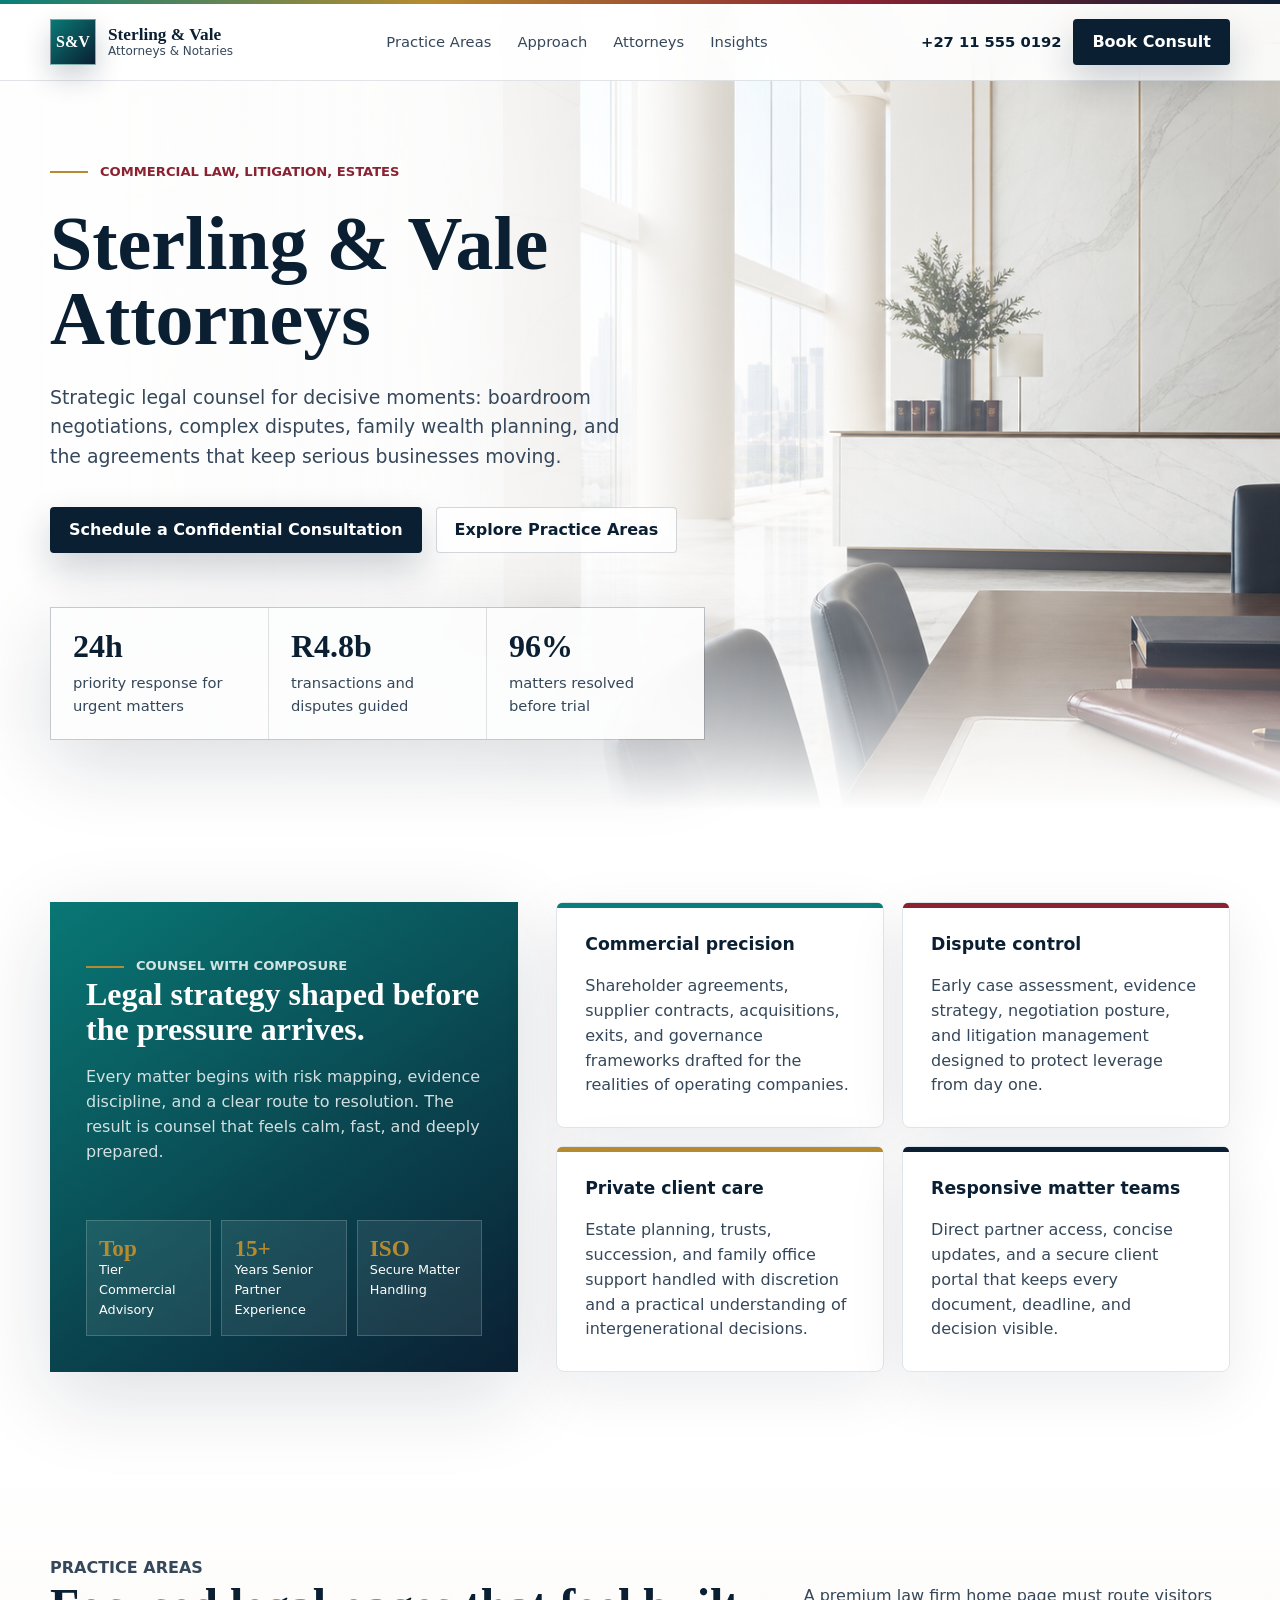
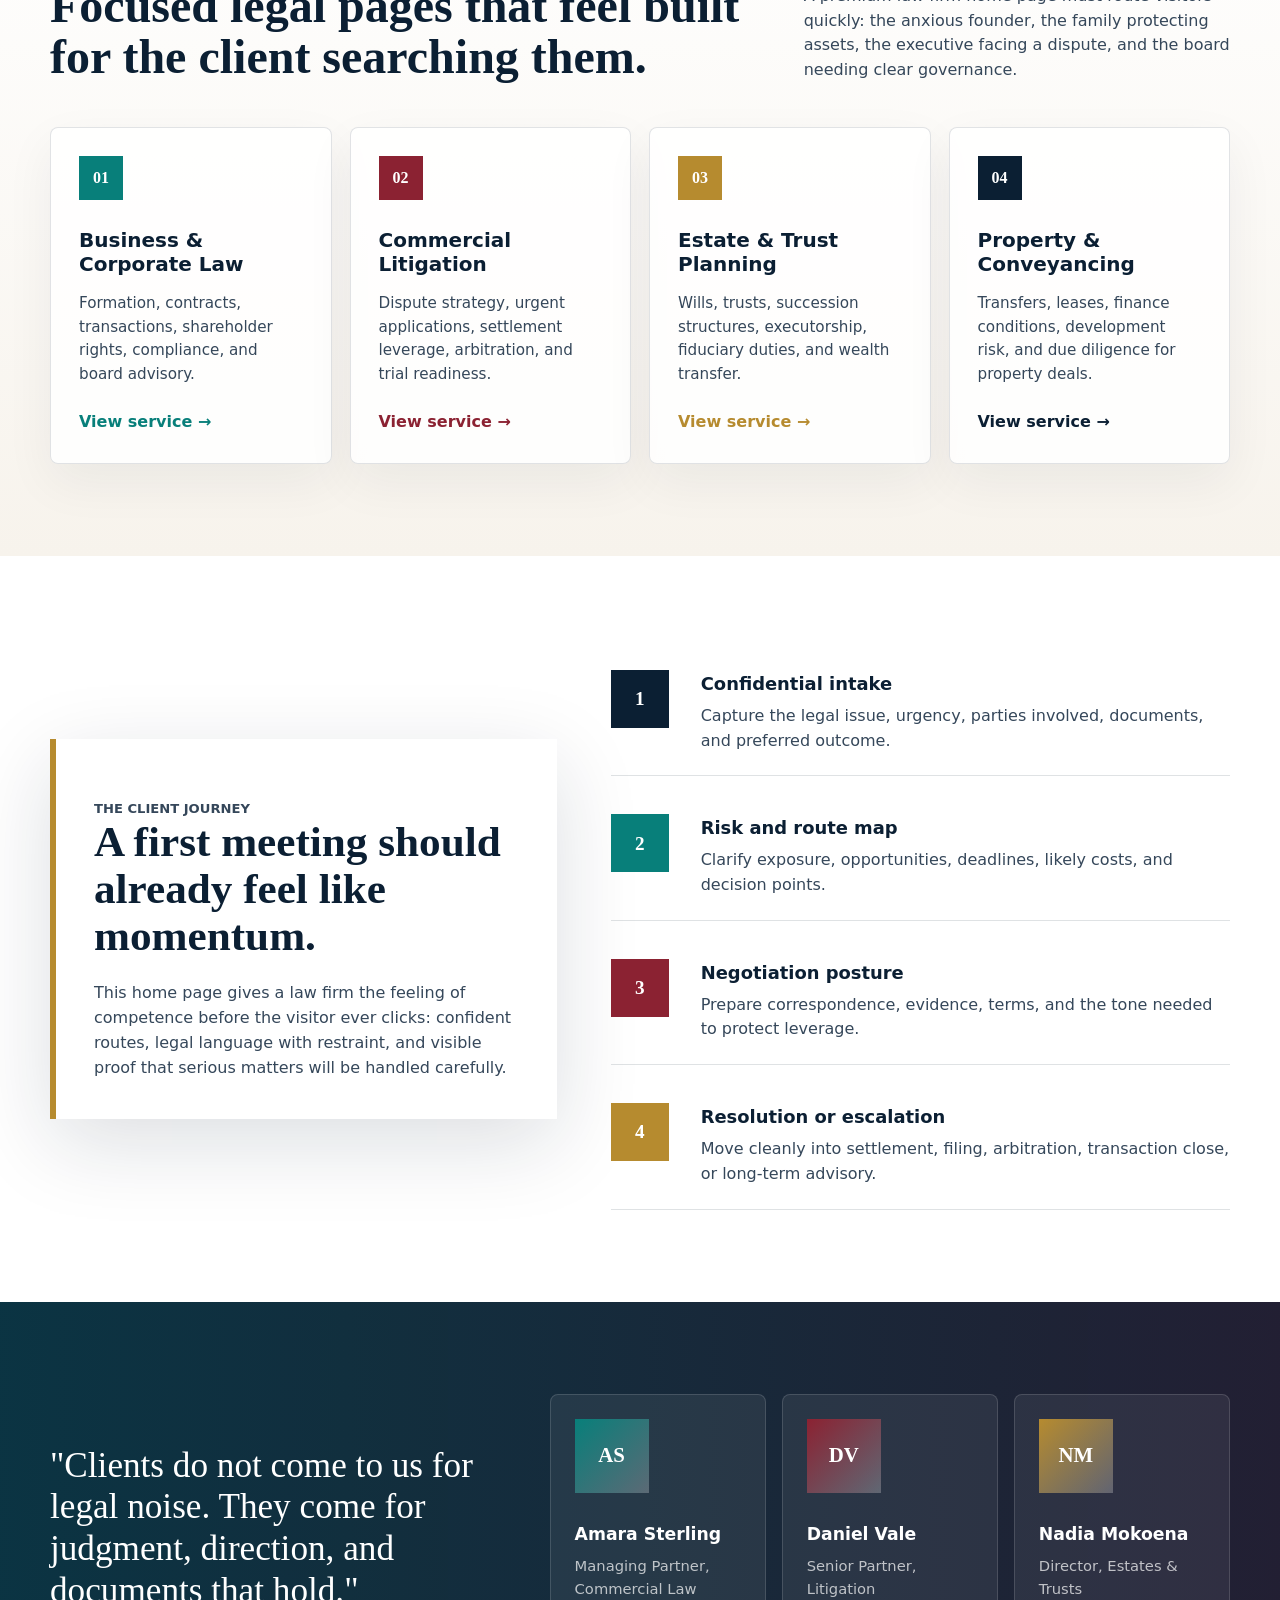
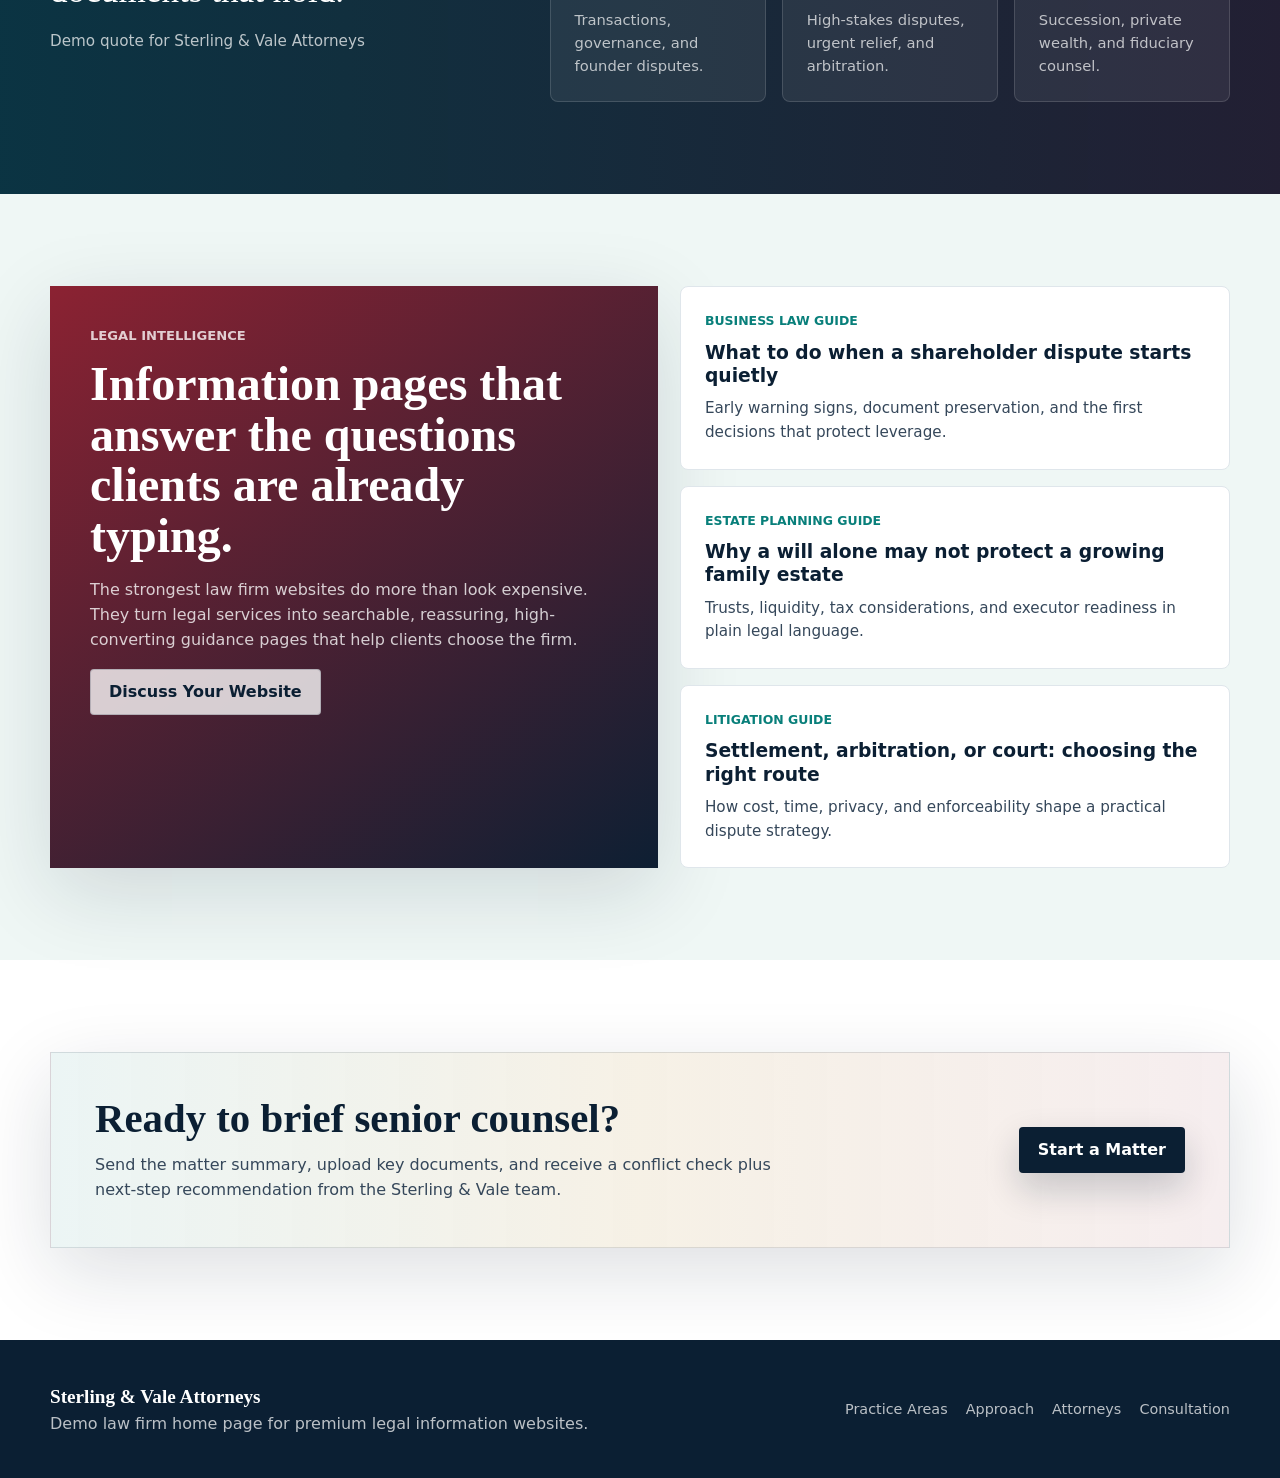
==== index.html @ 628bfc6d "Add files via upload" ====
<!DOCTYPE html>
<html lang="en">
<head>
  <meta charset="UTF-8" />
  <meta name="viewport" content="width=device-width, initial-scale=1.0" />
  <title>Sterling &amp; Vale Attorneys | Strategic Counsel</title>
  <style>
    :root {
      --ink: #0b1f33;
      --ink-soft: #35475a;
      --teal: #087f7a;
      --burgundy: #8b2232;
      --brass: #b68b2f;
      --mist: #eff7f5;
      --rose: #f8eef0;
      --paper: #ffffff;
      --warm: #f7f3ec;
      --line: #dfe6eb;
      --shadow: 0 24px 80px rgba(11, 31, 51, 0.14);
      --max: 1180px;
    }

    * {
      box-sizing: border-box;
    }

    html {
      scroll-behavior: smooth;
    }

    body {
      margin: 0;
      color: var(--ink);
      background: var(--paper);
      font-family: Inter, ui-sans-serif, system-ui, -apple-system, BlinkMacSystemFont, "Segoe UI", sans-serif;
      line-height: 1.55;
    }

    img {
      display: block;
      max-width: 100%;
    }

    a {
      color: inherit;
      text-decoration: none;
    }

    .skip-link {
      position: fixed;
      top: 12px;
      left: 12px;
      z-index: 50;
      padding: 10px 14px;
      color: var(--paper);
      background: var(--ink);
      transform: translateY(-140%);
    }

    .skip-link:focus {
      transform: translateY(0);
    }

    .site-header {
      position: fixed;
      top: 0;
      left: 0;
      right: 0;
      z-index: 20;
      border-bottom: 1px solid rgba(11, 31, 51, 0.12);
      background: rgba(255, 255, 255, 0.9);
      backdrop-filter: blur(18px);
    }

    .site-header::before {
      content: "";
      display: block;
      height: 4px;
      background: linear-gradient(90deg, var(--teal), var(--brass), var(--burgundy), var(--ink));
    }

    .nav {
      display: flex;
      align-items: center;
      justify-content: space-between;
      gap: 24px;
      width: min(var(--max), calc(100% - 40px));
      min-height: 76px;
      margin: 0 auto;
    }

    .brand {
      display: inline-flex;
      align-items: center;
      gap: 12px;
      min-width: 0;
    }

    .brand-mark {
      display: grid;
      place-items: center;
      width: 46px;
      height: 46px;
      color: var(--paper);
      background:
        linear-gradient(135deg, rgba(8, 127, 122, 0.94), rgba(11, 31, 51, 0.96)),
        var(--ink);
      border: 1px solid rgba(255, 255, 255, 0.5);
      box-shadow: 0 12px 28px rgba(11, 31, 51, 0.2);
      font-family: Georgia, "Times New Roman", serif;
      font-size: 1rem;
      font-weight: 700;
    }

    .brand-name {
      display: block;
      color: var(--ink);
      font-family: Georgia, "Times New Roman", serif;
      font-size: 1.08rem;
      font-weight: 700;
      line-height: 1.1;
      white-space: nowrap;
    }

    .brand-line {
      display: block;
      color: var(--ink-soft);
      font-size: 0.75rem;
      line-height: 1.2;
    }

    .nav-links {
      display: flex;
      align-items: center;
      justify-content: center;
      gap: 26px;
      color: var(--ink-soft);
      font-size: 0.92rem;
    }

    .nav-links a {
      position: relative;
      padding: 8px 0;
    }

    .nav-links a::after {
      content: "";
      position: absolute;
      left: 0;
      right: 0;
      bottom: 0;
      height: 2px;
      background: var(--teal);
      transform: scaleX(0);
      transform-origin: left;
      transition: transform 180ms ease;
    }

    .nav-links a:hover::after,
    .nav-links a:focus-visible::after {
      transform: scaleX(1);
    }

    .header-actions {
      display: flex;
      align-items: center;
      gap: 12px;
    }

    .phone {
      color: var(--ink);
      font-size: 0.92rem;
      font-weight: 700;
      white-space: nowrap;
    }

    .button {
      display: inline-flex;
      align-items: center;
      justify-content: center;
      gap: 10px;
      min-height: 46px;
      padding: 0 18px;
      border: 1px solid transparent;
      border-radius: 4px;
      font-weight: 800;
      line-height: 1;
      cursor: pointer;
      transition: transform 180ms ease, box-shadow 180ms ease, background 180ms ease, color 180ms ease;
    }

    .button:hover {
      transform: translateY(-2px);
    }

    .button-primary {
      color: var(--paper);
      background: var(--ink);
      box-shadow: 0 16px 36px rgba(11, 31, 51, 0.2);
    }

    .button-primary:hover {
      background: var(--teal);
      box-shadow: 0 18px 42px rgba(8, 127, 122, 0.24);
    }

    .button-secondary {
      color: var(--ink);
      background: rgba(255, 255, 255, 0.78);
      border-color: rgba(11, 31, 51, 0.18);
    }

    .button-secondary:hover {
      border-color: var(--brass);
      background: var(--paper);
      box-shadow: 0 14px 34px rgba(11, 31, 51, 0.12);
    }

    main {
      overflow: hidden;
    }

    .hero {
      position: relative;
      min-height: 88svh;
      padding: 156px 0 70px;
      background-image:
        linear-gradient(90deg, rgba(255, 255, 255, 0.98) 0%, rgba(255, 255, 255, 0.92) 34%, rgba(255, 255, 255, 0.42) 62%, rgba(255, 255, 255, 0.08) 100%),
        url("assets/law-firm-hero.png");
      background-position: center;
      background-size: cover;
      isolation: isolate;
    }

    .hero::after {
      content: "";
      position: absolute;
      inset: auto 0 0 0;
      height: 160px;
      background: linear-gradient(180deg, rgba(255, 255, 255, 0), var(--paper));
      z-index: -1;
    }

    .hero-inner {
      width: min(var(--max), calc(100% - 40px));
      margin: 0 auto;
    }

    .hero-copy {
      max-width: 655px;
    }

    .eyebrow {
      display: inline-flex;
      align-items: center;
      gap: 12px;
      margin: 0 0 24px;
      color: var(--burgundy);
      font-size: 0.82rem;
      font-weight: 900;
      text-transform: uppercase;
    }

    .eyebrow::before {
      content: "";
      width: 38px;
      height: 2px;
      background: var(--brass);
    }

    .hero h1 {
      margin: 0;
      color: var(--ink);
      font-family: Georgia, "Times New Roman", serif;
      font-size: 4.75rem;
      line-height: 0.98;
      font-weight: 700;
    }

    .hero-lede {
      max-width: 590px;
      margin: 28px 0 0;
      color: var(--ink-soft);
      font-size: 1.18rem;
    }

    .hero-actions {
      display: flex;
      flex-wrap: wrap;
      gap: 14px;
      margin-top: 36px;
    }

    .hero-metrics {
      display: grid;
      grid-template-columns: repeat(3, minmax(0, 1fr));
      gap: 1px;
      width: min(760px, 100%);
      margin-top: 54px;
      border: 1px solid rgba(11, 31, 51, 0.13);
      background: rgba(11, 31, 51, 0.12);
      box-shadow: var(--shadow);
    }

    .metric {
      min-height: 116px;
      padding: 22px;
      background: rgba(255, 255, 255, 0.92);
    }

    .metric strong {
      display: block;
      color: var(--ink);
      font-family: Georgia, "Times New Roman", serif;
      font-size: 2rem;
      line-height: 1;
    }

    .metric span {
      display: block;
      margin-top: 10px;
      color: var(--ink-soft);
      font-size: 0.92rem;
    }

    .section {
      padding: 92px 0;
    }

    .section-warm {
      background: linear-gradient(180deg, var(--paper), var(--warm));
    }

    .section-mist {
      background: var(--mist);
    }

    .section-ink {
      color: var(--paper);
      background:
        linear-gradient(90deg, rgba(8, 127, 122, 0.22), rgba(139, 34, 50, 0.18)),
        var(--ink);
    }

    .container {
      width: min(var(--max), calc(100% - 40px));
      margin: 0 auto;
    }

    .section-heading {
      display: grid;
      grid-template-columns: minmax(0, 0.9fr) minmax(280px, 0.55fr);
      gap: 56px;
      align-items: end;
      margin-bottom: 44px;
    }

    .section-label {
      margin: 0 0 12px;
      color: var(--teal);
      font-size: 0.82rem;
      font-weight: 900;
      text-transform: uppercase;
    }

    .section h2 {
      margin: 0;
      color: var(--ink);
      font-family: Georgia, "Times New Roman", serif;
      font-size: 3rem;
      line-height: 1.06;
      font-weight: 700;
    }

    .section-heading p {
      margin: 0;
      color: var(--ink-soft);
      font-size: 1rem;
    }

    .section-ink .section-label,
    .section-ink h2,
    .section-ink .section-heading p {
      color: var(--paper);
    }

    .credibility {
      display: grid;
      grid-template-columns: 0.82fr 1.18fr;
      gap: 38px;
      align-items: stretch;
    }

    .verdict-panel {
      display: flex;
      flex-direction: column;
      justify-content: space-between;
      min-height: 470px;
      padding: 36px;
      color: var(--paper);
      background:
        linear-gradient(145deg, rgba(8, 127, 122, 0.92), rgba(11, 31, 51, 0.98)),
        var(--ink);
      box-shadow: var(--shadow);
    }

    .verdict-panel h3 {
      margin: 0;
      font-family: Georgia, "Times New Roman", serif;
      font-size: 2rem;
      line-height: 1.1;
    }

    .verdict-panel p {
      margin: 18px 0 0;
      color: rgba(255, 255, 255, 0.82);
    }

    .seal-row {
      display: grid;
      grid-template-columns: repeat(3, 1fr);
      gap: 10px;
      margin-top: 34px;
    }

    .seal {
      min-height: 86px;
      padding: 16px 12px;
      border: 1px solid rgba(255, 255, 255, 0.18);
      background: rgba(255, 255, 255, 0.08);
      font-size: 0.8rem;
    }

    .seal strong {
      display: block;
      color: var(--brass);
      font-family: Georgia, "Times New Roman", serif;
      font-size: 1.45rem;
      line-height: 1;
    }

    .proof-grid {
      display: grid;
      grid-template-columns: repeat(2, minmax(0, 1fr));
      gap: 18px;
    }

    .proof-card {
      position: relative;
      min-height: 226px;
      padding: 28px;
      border: 1px solid var(--line);
      border-radius: 8px;
      background: var(--paper);
      box-shadow: 0 18px 60px rgba(11, 31, 51, 0.08);
    }

    .proof-card::before {
      content: "";
      position: absolute;
      top: 0;
      left: 0;
      width: 100%;
      height: 5px;
      border-radius: 8px 8px 0 0;
      background: var(--accent, var(--teal));
    }

    .proof-card h3 {
      margin: 0;
      color: var(--ink);
      font-size: 1.08rem;
    }

    .proof-card p {
      margin: 16px 0 0;
      color: var(--ink-soft);
    }

    .practice-grid {
      display: grid;
      grid-template-columns: repeat(4, minmax(0, 1fr));
      gap: 18px;
    }

    .practice-card {
      min-height: 320px;
      padding: 28px;
      border: 1px solid rgba(11, 31, 51, 0.12);
      border-radius: 8px;
      background: rgba(255, 255, 255, 0.84);
      box-shadow: 0 18px 50px rgba(11, 31, 51, 0.06);
      transition: transform 180ms ease, box-shadow 180ms ease, border-color 180ms ease;
    }

    .practice-card:hover {
      transform: translateY(-6px);
      border-color: rgba(8, 127, 122, 0.42);
      box-shadow: 0 26px 70px rgba(11, 31, 51, 0.12);
    }

    .practice-number {
      display: grid;
      place-items: center;
      width: 44px;
      height: 44px;
      margin-bottom: 28px;
      color: var(--paper);
      background: var(--accent, var(--teal));
      font-family: Georgia, "Times New Roman", serif;
      font-weight: 700;
    }

    .practice-card h3 {
      margin: 0;
      color: var(--ink);
      font-size: 1.25rem;
      line-height: 1.2;
    }

    .practice-card p {
      margin: 16px 0 0;
      color: var(--ink-soft);
      font-size: 0.95rem;
    }

    .practice-card a {
      display: inline-flex;
      align-items: center;
      gap: 8px;
      margin-top: 24px;
      color: var(--accent, var(--teal));
      font-weight: 800;
    }

    .approach {
      display: grid;
      grid-template-columns: 0.9fr 1.1fr;
      gap: 54px;
      align-items: center;
    }

    .brief-block {
      padding: 38px;
      border-left: 6px solid var(--brass);
      background: var(--paper);
      box-shadow: var(--shadow);
    }

    .brief-block h2 {
      margin: 0;
      font-family: Georgia, "Times New Roman", serif;
      font-size: 2.7rem;
      line-height: 1.08;
    }

    .brief-block p {
      margin: 22px 0 0;
      color: var(--ink-soft);
    }

    .timeline {
      display: grid;
      gap: 16px;
    }

    .timeline-item {
      display: grid;
      grid-template-columns: 72px minmax(0, 1fr);
      gap: 18px;
      align-items: start;
      padding: 22px 0;
      border-bottom: 1px solid rgba(11, 31, 51, 0.13);
    }

    .timeline-step {
      display: grid;
      place-items: center;
      width: 58px;
      height: 58px;
      color: var(--paper);
      background: var(--ink);
      font-family: Georgia, "Times New Roman", serif;
      font-size: 1.2rem;
      font-weight: 700;
    }

    .timeline-item:nth-child(2) .timeline-step {
      background: var(--teal);
    }

    .timeline-item:nth-child(3) .timeline-step {
      background: var(--burgundy);
    }

    .timeline-item:nth-child(4) .timeline-step {
      background: var(--brass);
    }

    .timeline-item h3 {
      margin: 0;
      color: var(--ink);
      font-size: 1.12rem;
    }

    .timeline-item p {
      margin: 6px 0 0;
      color: var(--ink-soft);
    }

    .attorney-strip {
      display: grid;
      grid-template-columns: 0.8fr 1.2fr;
      gap: 46px;
      align-items: center;
    }

    .quote {
      margin: 0;
      font-family: Georgia, "Times New Roman", serif;
      font-size: 2.2rem;
      line-height: 1.18;
    }

    .quote cite {
      display: block;
      margin-top: 22px;
      color: rgba(255, 255, 255, 0.72);
      font-family: Inter, ui-sans-serif, system-ui, sans-serif;
      font-size: 0.95rem;
      font-style: normal;
    }

    .attorney-list {
      display: grid;
      grid-template-columns: repeat(3, minmax(0, 1fr));
      gap: 16px;
    }

    .attorney {
      min-height: 250px;
      padding: 24px;
      border: 1px solid rgba(255, 255, 255, 0.14);
      border-radius: 8px;
      background: rgba(255, 255, 255, 0.07);
    }

    .portrait {
      display: grid;
      place-items: center;
      width: 74px;
      height: 74px;
      margin-bottom: 28px;
      color: var(--paper);
      background:
        linear-gradient(135deg, var(--accent, var(--teal)), rgba(255, 255, 255, 0.16)),
        rgba(255, 255, 255, 0.1);
      font-family: Georgia, "Times New Roman", serif;
      font-size: 1.3rem;
      font-weight: 700;
    }

    .attorney h3 {
      margin: 0;
      color: var(--paper);
      font-size: 1.08rem;
    }

    .attorney p {
      margin: 8px 0 0;
      color: rgba(255, 255, 255, 0.7);
      font-size: 0.92rem;
    }

    .insight-grid {
      display: grid;
      grid-template-columns: 1.05fr 0.95fr;
      gap: 22px;
    }

    .feature-insight {
      min-height: 420px;
      padding: 40px;
      color: var(--paper);
      background:
        linear-gradient(145deg, rgba(139, 34, 50, 0.92), rgba(11, 31, 51, 0.98)),
        var(--burgundy);
      box-shadow: var(--shadow);
    }

    .feature-insight h2 {
      color: var(--paper);
      max-width: 650px;
    }

    .feature-insight p {
      max-width: 620px;
      color: rgba(255, 255, 255, 0.78);
    }

    .insight-list {
      display: grid;
      gap: 16px;
    }

    .insight {
      padding: 24px;
      border: 1px solid var(--line);
      border-radius: 8px;
      background: var(--paper);
    }

    .insight time {
      display: block;
      color: var(--teal);
      font-size: 0.78rem;
      font-weight: 900;
      text-transform: uppercase;
    }

    .insight h3 {
      margin: 10px 0 0;
      color: var(--ink);
      line-height: 1.25;
    }

    .insight p {
      margin: 10px 0 0;
      color: var(--ink-soft);
      font-size: 0.95rem;
    }

    .cta-band {
      display: grid;
      grid-template-columns: minmax(0, 1fr) auto;
      gap: 28px;
      align-items: center;
      padding: 44px;
      border: 1px solid rgba(11, 31, 51, 0.12);
      background:
        linear-gradient(90deg, rgba(8, 127, 122, 0.08), rgba(182, 139, 47, 0.12), rgba(139, 34, 50, 0.08)),
        var(--paper);
      box-shadow: var(--shadow);
    }

    .cta-band h2 {
      margin: 0;
      color: var(--ink);
      font-family: Georgia, "Times New Roman", serif;
      font-size: 2.55rem;
      line-height: 1.08;
    }

    .cta-band p {
      margin: 12px 0 0;
      max-width: 680px;
      color: var(--ink-soft);
    }

    .site-footer {
      padding: 42px 0;
      color: rgba(255, 255, 255, 0.72);
      background: var(--ink);
    }

    .footer-inner {
      display: grid;
      grid-template-columns: 1fr auto;
      gap: 24px;
      align-items: center;
      width: min(var(--max), calc(100% - 40px));
      margin: 0 auto;
    }

    .footer-inner strong {
      display: block;
      color: var(--paper);
      font-family: Georgia, "Times New Roman", serif;
      font-size: 1.2rem;
    }

    .footer-links {
      display: flex;
      flex-wrap: wrap;
      gap: 18px;
      font-size: 0.9rem;
    }

    @media (max-width: 1040px) {
      .nav-links {
        display: none;
      }

      .hero h1 {
        font-size: 3.55rem;
      }

      .section h2 {
        font-size: 2.35rem;
      }

      .credibility,
      .approach,
      .attorney-strip,
      .insight-grid {
        grid-template-columns: 1fr;
      }

      .practice-grid {
        grid-template-columns: repeat(2, minmax(0, 1fr));
      }
    }

    @media (max-width: 720px) {
      .nav {
        width: min(var(--max), calc(100% - 28px));
        min-height: 68px;
      }

      .brand-line,
      .phone {
        display: none;
      }

      .button {
        min-height: 42px;
        padding: 0 14px;
        font-size: 0.9rem;
      }

      .hero {
        min-height: 78svh;
        padding: 118px 0 28px;
        background-image:
          linear-gradient(180deg, rgba(255, 255, 255, 0.98) 0%, rgba(255, 255, 255, 0.88) 54%, rgba(255, 255, 255, 0.52) 100%),
          url("assets/law-firm-hero.png");
        background-position: 64% center;
      }

      .hero-inner,
      .container,
      .footer-inner {
        width: calc(100% - 28px);
      }

      .hero h1 {
        font-size: 2.55rem;
      }

      .hero-lede {
        font-size: 1.02rem;
        margin-top: 20px;
      }

      .hero-actions,
      .header-actions {
        gap: 8px;
      }

      .hero-actions {
        margin-top: 24px;
      }

      .hero-metrics {
        grid-template-columns: repeat(3, minmax(0, 1fr));
        margin-top: 28px;
      }

      .section-heading,
      .proof-grid,
      .practice-grid,
      .attorney-list,
      .cta-band,
      .footer-inner {
        grid-template-columns: 1fr;
      }

      .metric {
        min-height: 96px;
        padding: 14px 10px;
      }

      .metric strong {
        font-size: 1.55rem;
      }

      .metric span {
        margin-top: 8px;
        font-size: 0.72rem;
        line-height: 1.25;
      }

      .section {
        padding: 68px 0;
      }

      .section h2,
      .brief-block h2,
      .cta-band h2 {
        font-size: 2rem;
      }

      .section-heading {
        gap: 18px;
        margin-bottom: 30px;
      }

      .credibility,
      .approach,
      .attorney-strip,
      .insight-grid {
        gap: 28px;
      }

      .verdict-panel,
      .brief-block,
      .feature-insight,
      .cta-band {
        padding: 26px;
      }

      .seal-row {
        grid-template-columns: 1fr;
      }

      .timeline-item {
        grid-template-columns: 56px minmax(0, 1fr);
      }

      .timeline-step {
        width: 48px;
        height: 48px;
      }

      .quote {
        font-size: 1.75rem;
      }
    }
  </style>
</head>
<body>
  <a class="skip-link" href="#main">Skip to content</a>

  <header class="site-header" aria-label="Primary">
    <nav class="nav">
      <a class="brand" href="#" aria-label="Sterling and Vale Attorneys home">
        <span class="brand-mark">S&amp;V</span>
        <span>
          <span class="brand-name">Sterling &amp; Vale</span>
          <span class="brand-line">Attorneys &amp; Notaries</span>
        </span>
      </a>
      <div class="nav-links" aria-label="Main navigation">
        <a href="#practice">Practice Areas</a>
        <a href="#approach">Approach</a>
        <a href="#attorneys">Attorneys</a>
        <a href="#insights">Insights</a>
      </div>
      <div class="header-actions">
        <a class="phone" href="tel:+27115550192">+27 11 555 0192</a>
        <a class="button button-primary" href="#consult">Book Consult</a>
      </div>
    </nav>
  </header>

  <main id="main">
    <section class="hero" aria-label="Sterling and Vale home page hero">
      <div class="hero-inner">
        <div class="hero-copy">
          <p class="eyebrow">Commercial law, litigation, estates</p>
          <h1>Sterling &amp; Vale Attorneys</h1>
          <p class="hero-lede">
            Strategic legal counsel for decisive moments: boardroom negotiations, complex disputes,
            family wealth planning, and the agreements that keep serious businesses moving.
          </p>
          <div class="hero-actions">
            <a class="button button-primary" href="#consult">Schedule a Confidential Consultation</a>
            <a class="button button-secondary" href="#practice">Explore Practice Areas</a>
          </div>
          <div class="hero-metrics" aria-label="Firm highlights">
            <div class="metric">
              <strong>24h</strong>
              <span>priority response for urgent matters</span>
            </div>
            <div class="metric">
              <strong>R4.8b</strong>
              <span>transactions and disputes guided</span>
            </div>
            <div class="metric">
              <strong>96%</strong>
              <span>matters resolved before trial</span>
            </div>
          </div>
        </div>
      </div>
    </section>

    <section class="section" aria-label="Firm credibility">
      <div class="container credibility">
        <div class="verdict-panel">
          <div>
            <p class="eyebrow">Counsel with composure</p>
            <h3>Legal strategy shaped before the pressure arrives.</h3>
            <p>
              Every matter begins with risk mapping, evidence discipline, and a clear route to resolution.
              The result is counsel that feels calm, fast, and deeply prepared.
            </p>
          </div>
          <div class="seal-row" aria-label="Recognition highlights">
            <div class="seal"><strong>Top</strong>Tier Commercial Advisory</div>
            <div class="seal"><strong>15+</strong>Years Senior Partner Experience</div>
            <div class="seal"><strong>ISO</strong>Secure Matter Handling</div>
          </div>
        </div>

        <div class="proof-grid">
          <article class="proof-card" style="--accent: var(--teal)">
            <h3>Commercial precision</h3>
            <p>
              Shareholder agreements, supplier contracts, acquisitions, exits, and governance frameworks
              drafted for the realities of operating companies.
            </p>
          </article>
          <article class="proof-card" style="--accent: var(--burgundy)">
            <h3>Dispute control</h3>
            <p>
              Early case assessment, evidence strategy, negotiation posture, and litigation management
              designed to protect leverage from day one.
            </p>
          </article>
          <article class="proof-card" style="--accent: var(--brass)">
            <h3>Private client care</h3>
            <p>
              Estate planning, trusts, succession, and family office support handled with discretion and
              a practical understanding of intergenerational decisions.
            </p>
          </article>
          <article class="proof-card" style="--accent: var(--ink)">
            <h3>Responsive matter teams</h3>
            <p>
              Direct partner access, concise updates, and a secure client portal that keeps every document,
              deadline, and decision visible.
            </p>
          </article>
        </div>
      </div>
    </section>

    <section class="section section-warm" id="practice" aria-label="Practice areas">
      <div class="container">
        <div class="section-heading">
          <div>
            <p class="section-label">Practice areas</p>
            <h2>Focused legal pages that feel built for the client searching them.</h2>
          </div>
          <p>
            A premium law firm home page must route visitors quickly: the anxious founder, the family
            protecting assets, the executive facing a dispute, and the board needing clear governance.
          </p>
        </div>

        <div class="practice-grid">
          <article class="practice-card" style="--accent: var(--teal)">
            <div class="practice-number">01</div>
            <h3>Business &amp; Corporate Law</h3>
            <p>Formation, contracts, transactions, shareholder rights, compliance, and board advisory.</p>
            <a href="#">View service &rarr;</a>
          </article>
          <article class="practice-card" style="--accent: var(--burgundy)">
            <div class="practice-number">02</div>
            <h3>Commercial Litigation</h3>
            <p>Dispute strategy, urgent applications, settlement leverage, arbitration, and trial readiness.</p>
            <a href="#">View service &rarr;</a>
          </article>
          <article class="practice-card" style="--accent: var(--brass)">
            <div class="practice-number">03</div>
            <h3>Estate &amp; Trust Planning</h3>
            <p>Wills, trusts, succession structures, executorship, fiduciary duties, and wealth transfer.</p>
            <a href="#">View service &rarr;</a>
          </article>
          <article class="practice-card" style="--accent: var(--ink)">
            <div class="practice-number">04</div>
            <h3>Property &amp; Conveyancing</h3>
            <p>Transfers, leases, finance conditions, development risk, and due diligence for property deals.</p>
            <a href="#">View service &rarr;</a>
          </article>
        </div>
      </div>
    </section>

    <section class="section" id="approach" aria-label="Client approach">
      <div class="container approach">
        <div class="brief-block">
          <p class="section-label">The client journey</p>
          <h2>A first meeting should already feel like momentum.</h2>
          <p>
            This home page gives a law firm the feeling of competence before the visitor ever clicks:
            confident routes, legal language with restraint, and visible proof that serious matters will
            be handled carefully.
          </p>
        </div>

        <div class="timeline">
          <div class="timeline-item">
            <div class="timeline-step">1</div>
            <div>
              <h3>Confidential intake</h3>
              <p>Capture the legal issue, urgency, parties involved, documents, and preferred outcome.</p>
            </div>
          </div>
          <div class="timeline-item">
            <div class="timeline-step">2</div>
            <div>
              <h3>Risk and route map</h3>
              <p>Clarify exposure, opportunities, deadlines, likely costs, and decision points.</p>
            </div>
          </div>
          <div class="timeline-item">
            <div class="timeline-step">3</div>
            <div>
              <h3>Negotiation posture</h3>
              <p>Prepare correspondence, evidence, terms, and the tone needed to protect leverage.</p>
            </div>
          </div>
          <div class="timeline-item">
            <div class="timeline-step">4</div>
            <div>
              <h3>Resolution or escalation</h3>
              <p>Move cleanly into settlement, filing, arbitration, transaction close, or long-term advisory.</p>
            </div>
          </div>
        </div>
      </div>
    </section>

    <section class="section section-ink" id="attorneys" aria-label="Attorneys">
      <div class="container attorney-strip">
        <blockquote class="quote">
          "Clients do not come to us for legal noise. They come for judgment, direction, and documents that hold."
          <cite>Demo quote for Sterling &amp; Vale Attorneys</cite>
        </blockquote>

        <div class="attorney-list">
          <article class="attorney" style="--accent: var(--teal)">
            <div class="portrait">AS</div>
            <h3>Amara Sterling</h3>
            <p>Managing Partner, Commercial Law</p>
            <p>Transactions, governance, and founder disputes.</p>
          </article>
          <article class="attorney" style="--accent: var(--burgundy)">
            <div class="portrait">DV</div>
            <h3>Daniel Vale</h3>
            <p>Senior Partner, Litigation</p>
            <p>High-stakes disputes, urgent relief, and arbitration.</p>
          </article>
          <article class="attorney" style="--accent: var(--brass)">
            <div class="portrait">NM</div>
            <h3>Nadia Mokoena</h3>
            <p>Director, Estates &amp; Trusts</p>
            <p>Succession, private wealth, and fiduciary counsel.</p>
          </article>
        </div>
      </div>
    </section>

    <section class="section section-mist" id="insights" aria-label="Legal insights">
      <div class="container insight-grid">
        <article class="feature-insight">
          <p class="section-label">Legal intelligence</p>
          <h2>Information pages that answer the questions clients are already typing.</h2>
          <p>
            The strongest law firm websites do more than look expensive. They turn legal services into
            searchable, reassuring, high-converting guidance pages that help clients choose the firm.
          </p>
          <a class="button button-secondary" href="#consult">Discuss Your Website</a>
        </article>

        <div class="insight-list">
          <article class="insight">
            <time datetime="2026-06-07">Business Law Guide</time>
            <h3>What to do when a shareholder dispute starts quietly</h3>
            <p>Early warning signs, document preservation, and the first decisions that protect leverage.</p>
          </article>
          <article class="insight">
            <time datetime="2026-06-07">Estate Planning Guide</time>
            <h3>Why a will alone may not protect a growing family estate</h3>
            <p>Trusts, liquidity, tax considerations, and executor readiness in plain legal language.</p>
          </article>
          <article class="insight">
            <time datetime="2026-06-07">Litigation Guide</time>
            <h3>Settlement, arbitration, or court: choosing the right route</h3>
            <p>How cost, time, privacy, and enforceability shape a practical dispute strategy.</p>
          </article>
        </div>
      </div>
    </section>

    <section class="section" id="consult" aria-label="Consultation call to action">
      <div class="container">
        <div class="cta-band">
          <div>
            <h2>Ready to brief senior counsel?</h2>
            <p>
              Send the matter summary, upload key documents, and receive a conflict check plus next-step
              recommendation from the Sterling &amp; Vale team.
            </p>
          </div>
          <a class="button button-primary" href="mailto:briefing@sterlingvale.example">Start a Matter</a>
        </div>
      </div>
    </section>
  </main>

  <footer class="site-footer">
    <div class="footer-inner">
      <div>
        <strong>Sterling &amp; Vale Attorneys</strong>
        <span>Demo law firm home page for premium legal information websites.</span>
      </div>
      <div class="footer-links" aria-label="Footer links">
        <a href="#practice">Practice Areas</a>
        <a href="#approach">Approach</a>
        <a href="#attorneys">Attorneys</a>
        <a href="#consult">Consultation</a>
      </div>
    </div>
  </footer>
</body>
</html>
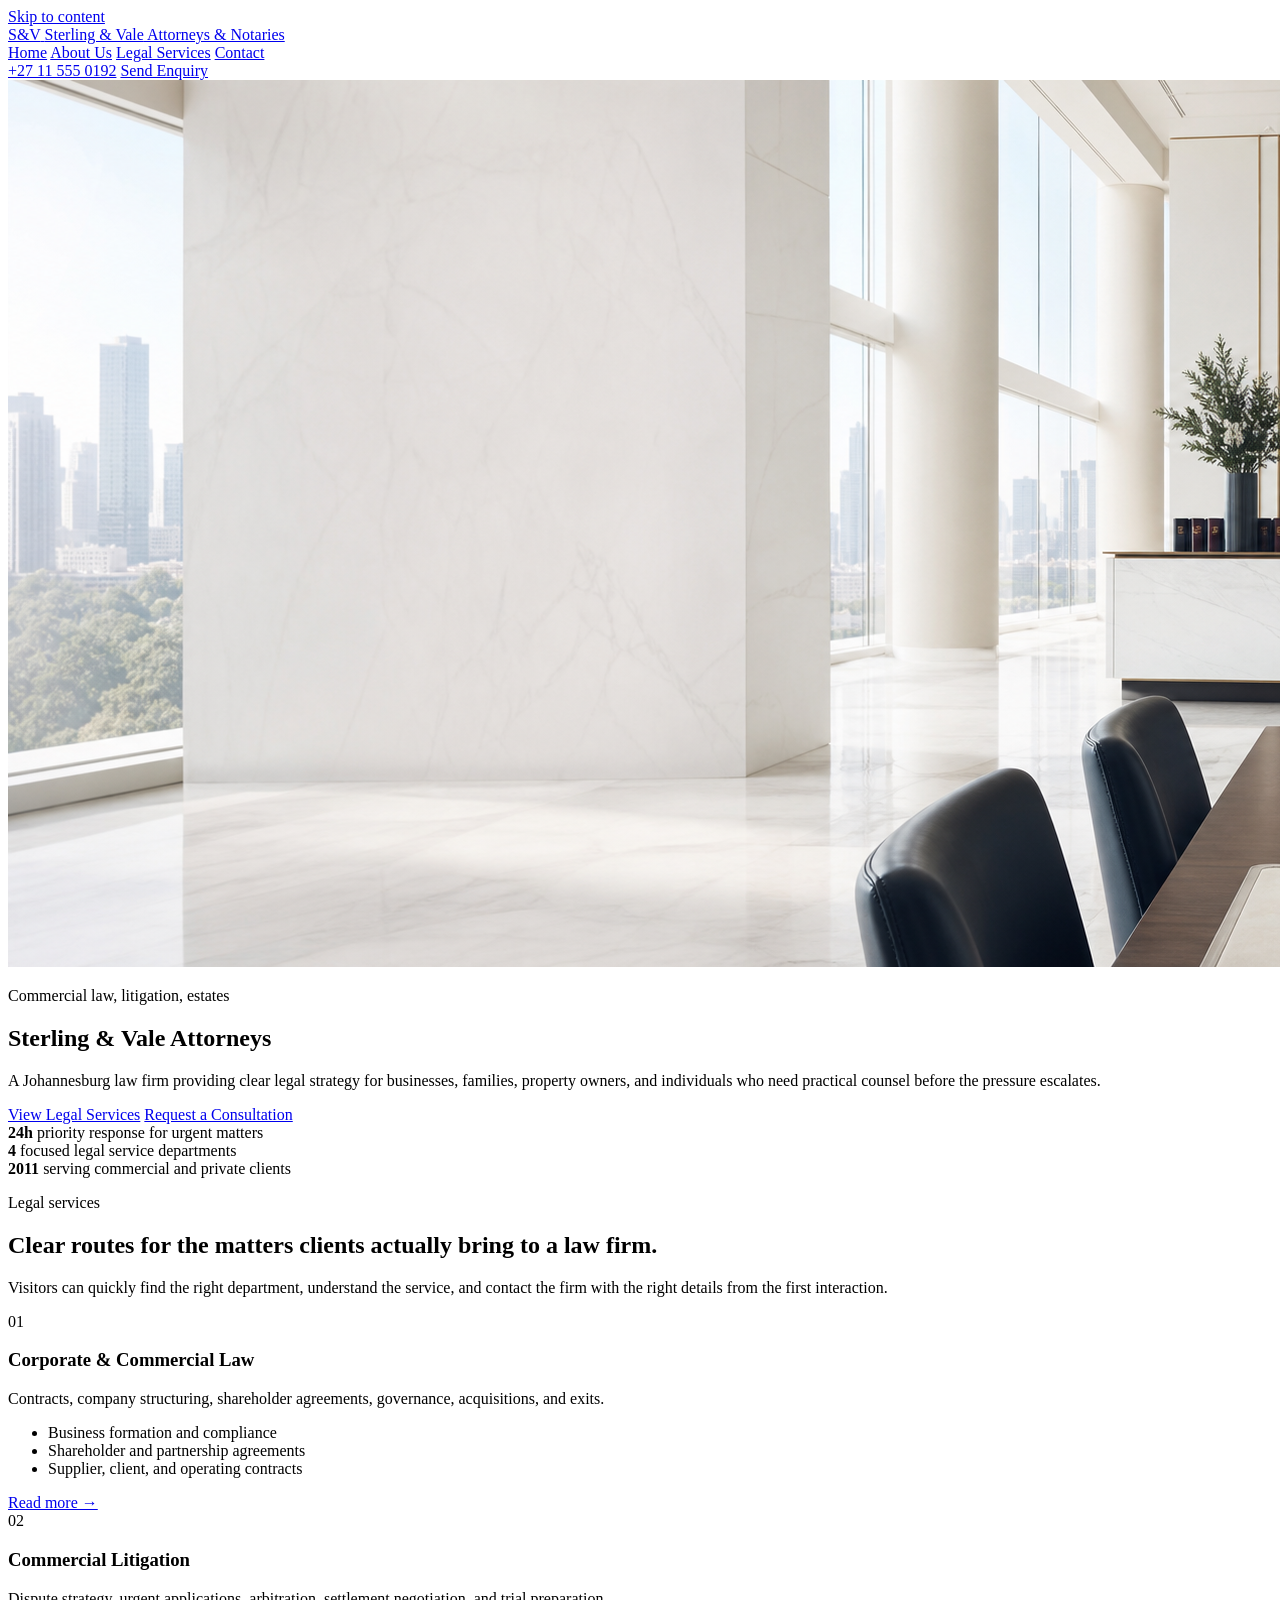
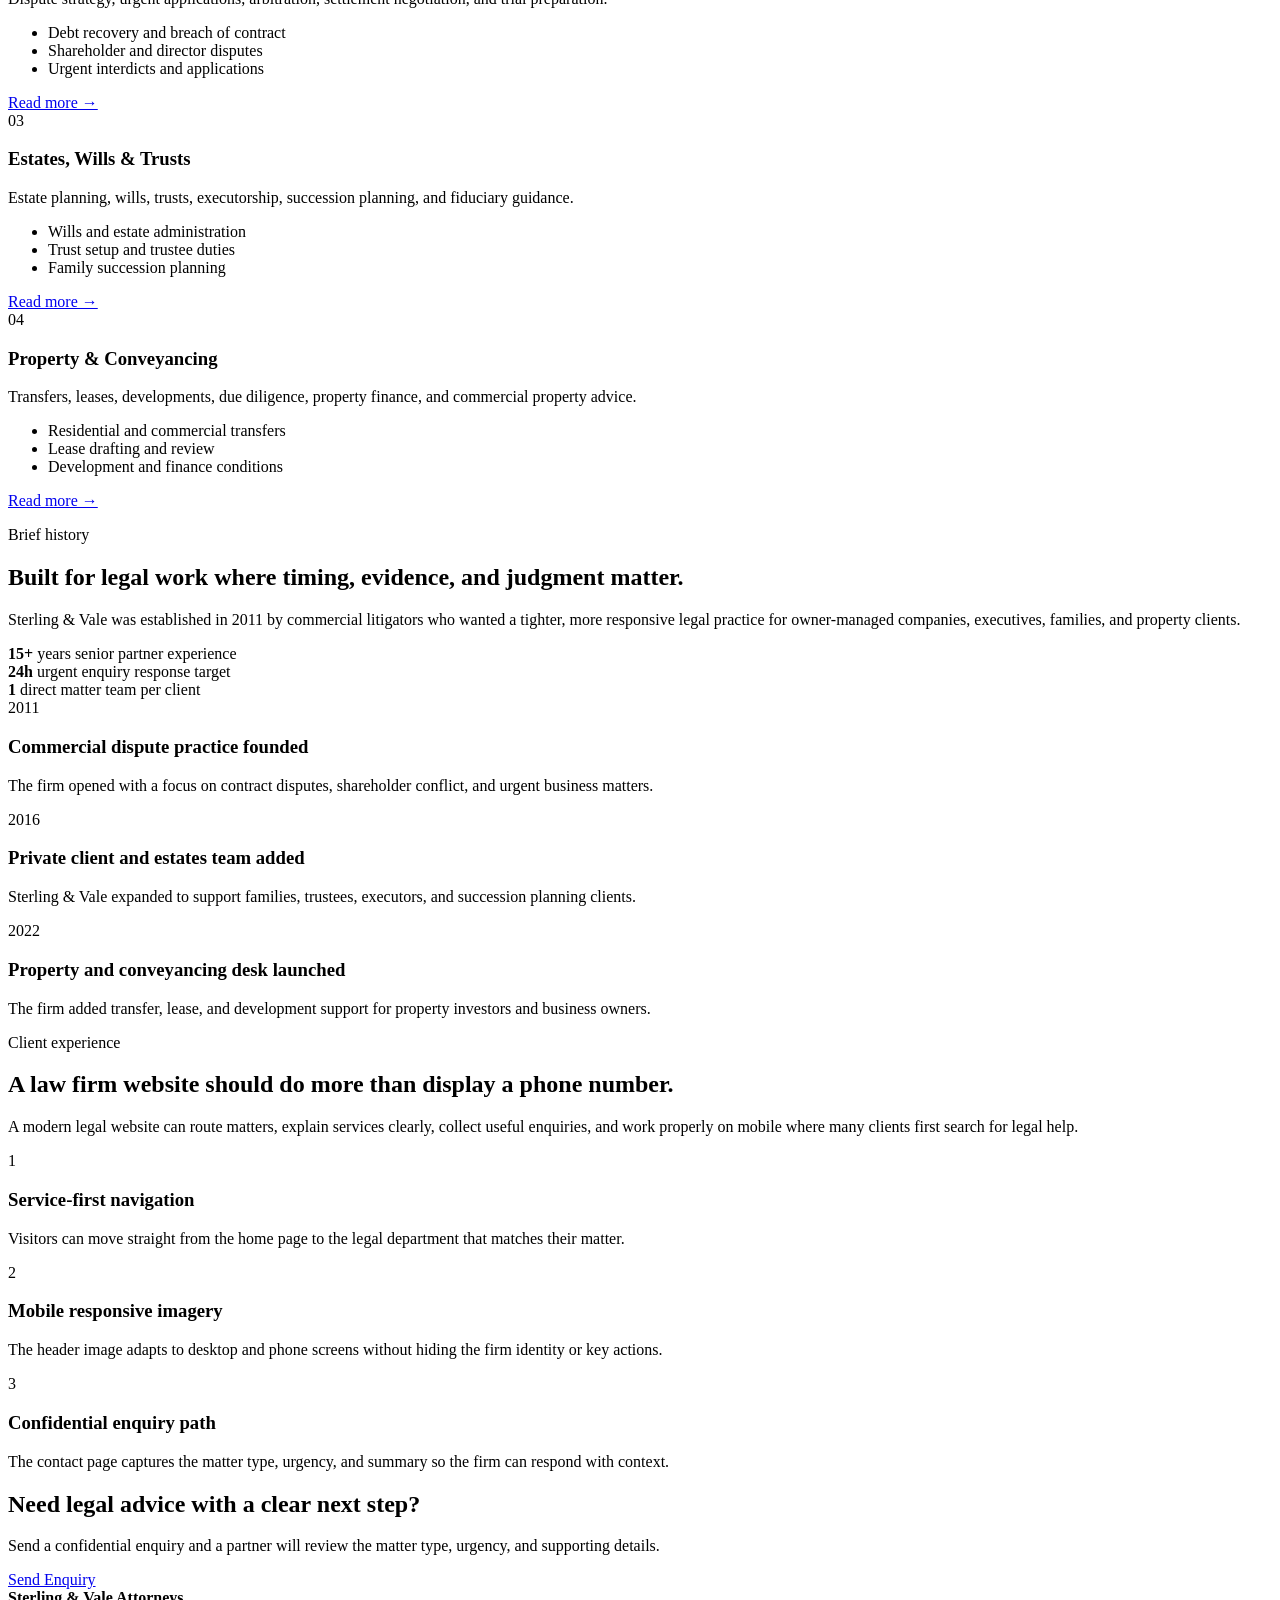
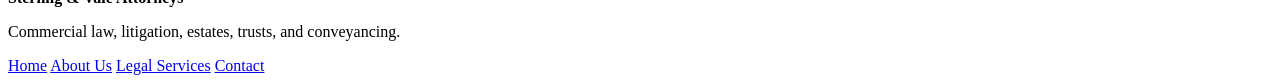
==== commit 84fcfc7d: "Update index.html" ====
--- a/index.html
+++ b/index.html
@@ -3,1225 +3,242 @@
 <head>
   <meta charset="UTF-8" />
   <meta name="viewport" content="width=device-width, initial-scale=1.0" />
-  <title>Sterling &amp; Vale Attorneys | Strategic Counsel</title>
-  <style>
-    :root {
-      --ink: #0b1f33;
-      --ink-soft: #35475a;
-      --teal: #087f7a;
-      --burgundy: #8b2232;
-      --brass: #b68b2f;
-      --mist: #eff7f5;
-      --rose: #f8eef0;
-      --paper: #ffffff;
-      --warm: #f7f3ec;
-      --line: #dfe6eb;
-      --shadow: 0 24px 80px rgba(11, 31, 51, 0.14);
-      --max: 1180px;
-    }
-
-    * {
-      box-sizing: border-box;
-    }
-
-    html {
-      scroll-behavior: smooth;
-    }
-
-    body {
-      margin: 0;
-      color: var(--ink);
-      background: var(--paper);
-      font-family: Inter, ui-sans-serif, system-ui, -apple-system, BlinkMacSystemFont, "Segoe UI", sans-serif;
-      line-height: 1.55;
-    }
-
-    img {
-      display: block;
-      max-width: 100%;
-    }
-
-    a {
-      color: inherit;
-      text-decoration: none;
-    }
-
-    .skip-link {
-      position: fixed;
-      top: 12px;
-      left: 12px;
-      z-index: 50;
-      padding: 10px 14px;
-      color: var(--paper);
-      background: var(--ink);
-      transform: translateY(-140%);
-    }
-
-    .skip-link:focus {
-      transform: translateY(0);
-    }
-
-    .site-header {
-      position: fixed;
-      top: 0;
-      left: 0;
-      right: 0;
-      z-index: 20;
-      border-bottom: 1px solid rgba(11, 31, 51, 0.12);
-      background: rgba(255, 255, 255, 0.9);
-      backdrop-filter: blur(18px);
-    }
-
-    .site-header::before {
-      content: "";
-      display: block;
-      height: 4px;
-      background: linear-gradient(90deg, var(--teal), var(--brass), var(--burgundy), var(--ink));
-    }
-
-    .nav {
-      display: flex;
-      align-items: center;
-      justify-content: space-between;
-      gap: 24px;
-      width: min(var(--max), calc(100% - 40px));
-      min-height: 76px;
-      margin: 0 auto;
-    }
-
-    .brand {
-      display: inline-flex;
-      align-items: center;
-      gap: 12px;
-      min-width: 0;
-    }
-
-    .brand-mark {
-      display: grid;
-      place-items: center;
-      width: 46px;
-      height: 46px;
-      color: var(--paper);
-      background:
-        linear-gradient(135deg, rgba(8, 127, 122, 0.94), rgba(11, 31, 51, 0.96)),
-        var(--ink);
-      border: 1px solid rgba(255, 255, 255, 0.5);
-      box-shadow: 0 12px 28px rgba(11, 31, 51, 0.2);
-      font-family: Georgia, "Times New Roman", serif;
-      font-size: 1rem;
-      font-weight: 700;
-    }
-
-    .brand-name {
-      display: block;
-      color: var(--ink);
-      font-family: Georgia, "Times New Roman", serif;
-      font-size: 1.08rem;
-      font-weight: 700;
-      line-height: 1.1;
-      white-space: nowrap;
-    }
-
-    .brand-line {
-      display: block;
-      color: var(--ink-soft);
-      font-size: 0.75rem;
-      line-height: 1.2;
-    }
-
-    .nav-links {
-      display: flex;
-      align-items: center;
-      justify-content: center;
-      gap: 26px;
-      color: var(--ink-soft);
-      font-size: 0.92rem;
-    }
-
-    .nav-links a {
-      position: relative;
-      padding: 8px 0;
-    }
-
-    .nav-links a::after {
-      content: "";
-      position: absolute;
-      left: 0;
-      right: 0;
-      bottom: 0;
-      height: 2px;
-      background: var(--teal);
-      transform: scaleX(0);
-      transform-origin: left;
-      transition: transform 180ms ease;
-    }
-
-    .nav-links a:hover::after,
-    .nav-links a:focus-visible::after {
-      transform: scaleX(1);
-    }
-
-    .header-actions {
-      display: flex;
-      align-items: center;
-      gap: 12px;
-    }
-
-    .phone {
-      color: var(--ink);
-      font-size: 0.92rem;
-      font-weight: 700;
-      white-space: nowrap;
-    }
-
-    .button {
-      display: inline-flex;
-      align-items: center;
-      justify-content: center;
-      gap: 10px;
-      min-height: 46px;
-      padding: 0 18px;
-      border: 1px solid transparent;
-      border-radius: 4px;
-      font-weight: 800;
-      line-height: 1;
-      cursor: pointer;
-      transition: transform 180ms ease, box-shadow 180ms ease, background 180ms ease, color 180ms ease;
-    }
-
-    .button:hover {
-      transform: translateY(-2px);
-    }
-
-    .button-primary {
-      color: var(--paper);
-      background: var(--ink);
-      box-shadow: 0 16px 36px rgba(11, 31, 51, 0.2);
-    }
-
-    .button-primary:hover {
-      background: var(--teal);
-      box-shadow: 0 18px 42px rgba(8, 127, 122, 0.24);
-    }
-
-    .button-secondary {
-      color: var(--ink);
-      background: rgba(255, 255, 255, 0.78);
-      border-color: rgba(11, 31, 51, 0.18);
-    }
-
-    .button-secondary:hover {
-      border-color: var(--brass);
-      background: var(--paper);
-      box-shadow: 0 14px 34px rgba(11, 31, 51, 0.12);
-    }
-
-    main {
-      overflow: hidden;
-    }
-
-    .hero {
-      position: relative;
-      min-height: 88svh;
-      padding: 156px 0 70px;
-      background-image:
-        linear-gradient(90deg, rgba(255, 255, 255, 0.98) 0%, rgba(255, 255, 255, 0.92) 34%, rgba(255, 255, 255, 0.42) 62%, rgba(255, 255, 255, 0.08) 100%),
-        url("assets/law-firm-hero.png");
-      background-position: center;
-      background-size: cover;
-      isolation: isolate;
-    }
-
-    .hero::after {
-      content: "";
-      position: absolute;
-      inset: auto 0 0 0;
-      height: 160px;
-      background: linear-gradient(180deg, rgba(255, 255, 255, 0), var(--paper));
-      z-index: -1;
-    }
-
-    .hero-inner {
-      width: min(var(--max), calc(100% - 40px));
-      margin: 0 auto;
-    }
-
-    .hero-copy {
-      max-width: 655px;
-    }
-
-    .eyebrow {
-      display: inline-flex;
-      align-items: center;
-      gap: 12px;
-      margin: 0 0 24px;
-      color: var(--burgundy);
-      font-size: 0.82rem;
-      font-weight: 900;
-      text-transform: uppercase;
-    }
-
-    .eyebrow::before {
-      content: "";
-      width: 38px;
-      height: 2px;
-      background: var(--brass);
-    }
-
-    .hero h1 {
-      margin: 0;
-      color: var(--ink);
-      font-family: Georgia, "Times New Roman", serif;
-      font-size: 4.75rem;
-      line-height: 0.98;
-      font-weight: 700;
-    }
-
-    .hero-lede {
-      max-width: 590px;
-      margin: 28px 0 0;
-      color: var(--ink-soft);
-      font-size: 1.18rem;
-    }
-
-    .hero-actions {
-      display: flex;
-      flex-wrap: wrap;
-      gap: 14px;
-      margin-top: 36px;
-    }
-
-    .hero-metrics {
-      display: grid;
-      grid-template-columns: repeat(3, minmax(0, 1fr));
-      gap: 1px;
-      width: min(760px, 100%);
-      margin-top: 54px;
-      border: 1px solid rgba(11, 31, 51, 0.13);
-      background: rgba(11, 31, 51, 0.12);
-      box-shadow: var(--shadow);
-    }
-
-    .metric {
-      min-height: 116px;
-      padding: 22px;
-      background: rgba(255, 255, 255, 0.92);
-    }
-
-    .metric strong {
-      display: block;
-      color: var(--ink);
-      font-family: Georgia, "Times New Roman", serif;
-      font-size: 2rem;
-      line-height: 1;
-    }
-
-    .metric span {
-      display: block;
-      margin-top: 10px;
-      color: var(--ink-soft);
-      font-size: 0.92rem;
-    }
-
-    .section {
-      padding: 92px 0;
-    }
-
-    .section-warm {
-      background: linear-gradient(180deg, var(--paper), var(--warm));
-    }
-
-    .section-mist {
-      background: var(--mist);
-    }
-
-    .section-ink {
-      color: var(--paper);
-      background:
-        linear-gradient(90deg, rgba(8, 127, 122, 0.22), rgba(139, 34, 50, 0.18)),
-        var(--ink);
-    }
-
-    .container {
-      width: min(var(--max), calc(100% - 40px));
-      margin: 0 auto;
-    }
-
-    .section-heading {
-      display: grid;
-      grid-template-columns: minmax(0, 0.9fr) minmax(280px, 0.55fr);
-      gap: 56px;
-      align-items: end;
-      margin-bottom: 44px;
-    }
-
-    .section-label {
-      margin: 0 0 12px;
-      color: var(--teal);
-      font-size: 0.82rem;
-      font-weight: 900;
-      text-transform: uppercase;
-    }
-
-    .section h2 {
-      margin: 0;
-      color: var(--ink);
-      font-family: Georgia, "Times New Roman", serif;
-      font-size: 3rem;
-      line-height: 1.06;
-      font-weight: 700;
-    }
-
-    .section-heading p {
-      margin: 0;
-      color: var(--ink-soft);
-      font-size: 1rem;
-    }
-
-    .section-ink .section-label,
-    .section-ink h2,
-    .section-ink .section-heading p {
-      color: var(--paper);
-    }
-
-    .credibility {
-      display: grid;
-      grid-template-columns: 0.82fr 1.18fr;
-      gap: 38px;
-      align-items: stretch;
-    }
-
-    .verdict-panel {
-      display: flex;
-      flex-direction: column;
-      justify-content: space-between;
-      min-height: 470px;
-      padding: 36px;
-      color: var(--paper);
-      background:
-        linear-gradient(145deg, rgba(8, 127, 122, 0.92), rgba(11, 31, 51, 0.98)),
-        var(--ink);
-      box-shadow: var(--shadow);
-    }
-
-    .verdict-panel h3 {
-      margin: 0;
-      font-family: Georgia, "Times New Roman", serif;
-      font-size: 2rem;
-      line-height: 1.1;
-    }
-
-    .verdict-panel p {
-      margin: 18px 0 0;
-      color: rgba(255, 255, 255, 0.82);
-    }
-
-    .seal-row {
-      display: grid;
-      grid-template-columns: repeat(3, 1fr);
-      gap: 10px;
-      margin-top: 34px;
-    }
-
-    .seal {
-      min-height: 86px;
-      padding: 16px 12px;
-      border: 1px solid rgba(255, 255, 255, 0.18);
-      background: rgba(255, 255, 255, 0.08);
-      font-size: 0.8rem;
-    }
-
-    .seal strong {
-      display: block;
-      color: var(--brass);
-      font-family: Georgia, "Times New Roman", serif;
-      font-size: 1.45rem;
-      line-height: 1;
-    }
-
-    .proof-grid {
-      display: grid;
-      grid-template-columns: repeat(2, minmax(0, 1fr));
-      gap: 18px;
-    }
-
-    .proof-card {
-      position: relative;
-      min-height: 226px;
-      padding: 28px;
-      border: 1px solid var(--line);
-      border-radius: 8px;
-      background: var(--paper);
-      box-shadow: 0 18px 60px rgba(11, 31, 51, 0.08);
-    }
-
-    .proof-card::before {
-      content: "";
-      position: absolute;
-      top: 0;
-      left: 0;
-      width: 100%;
-      height: 5px;
-      border-radius: 8px 8px 0 0;
-      background: var(--accent, var(--teal));
-    }
-
-    .proof-card h3 {
-      margin: 0;
-      color: var(--ink);
-      font-size: 1.08rem;
-    }
-
-    .proof-card p {
-      margin: 16px 0 0;
-      color: var(--ink-soft);
-    }
-
-    .practice-grid {
-      display: grid;
-      grid-template-columns: repeat(4, minmax(0, 1fr));
-      gap: 18px;
-    }
-
-    .practice-card {
-      min-height: 320px;
-      padding: 28px;
-      border: 1px solid rgba(11, 31, 51, 0.12);
-      border-radius: 8px;
-      background: rgba(255, 255, 255, 0.84);
-      box-shadow: 0 18px 50px rgba(11, 31, 51, 0.06);
-      transition: transform 180ms ease, box-shadow 180ms ease, border-color 180ms ease;
-    }
-
-    .practice-card:hover {
-      transform: translateY(-6px);
-      border-color: rgba(8, 127, 122, 0.42);
-      box-shadow: 0 26px 70px rgba(11, 31, 51, 0.12);
-    }
-
-    .practice-number {
-      display: grid;
-      place-items: center;
-      width: 44px;
-      height: 44px;
-      margin-bottom: 28px;
-      color: var(--paper);
-      background: var(--accent, var(--teal));
-      font-family: Georgia, "Times New Roman", serif;
-      font-weight: 700;
-    }
-
-    .practice-card h3 {
-      margin: 0;
-      color: var(--ink);
-      font-size: 1.25rem;
-      line-height: 1.2;
-    }
-
-    .practice-card p {
-      margin: 16px 0 0;
-      color: var(--ink-soft);
-      font-size: 0.95rem;
-    }
-
-    .practice-card a {
-      display: inline-flex;
-      align-items: center;
-      gap: 8px;
-      margin-top: 24px;
-      color: var(--accent, var(--teal));
-      font-weight: 800;
-    }
-
-    .approach {
-      display: grid;
-      grid-template-columns: 0.9fr 1.1fr;
-      gap: 54px;
-      align-items: center;
-    }
-
-    .brief-block {
-      padding: 38px;
-      border-left: 6px solid var(--brass);
-      background: var(--paper);
-      box-shadow: var(--shadow);
-    }
-
-    .brief-block h2 {
-      margin: 0;
-      font-family: Georgia, "Times New Roman", serif;
-      font-size: 2.7rem;
-      line-height: 1.08;
-    }
-
-    .brief-block p {
-      margin: 22px 0 0;
-      color: var(--ink-soft);
-    }
-
-    .timeline {
-      display: grid;
-      gap: 16px;
-    }
-
-    .timeline-item {
-      display: grid;
-      grid-template-columns: 72px minmax(0, 1fr);
-      gap: 18px;
-      align-items: start;
-      padding: 22px 0;
-      border-bottom: 1px solid rgba(11, 31, 51, 0.13);
-    }
-
-    .timeline-step {
-      display: grid;
-      place-items: center;
-      width: 58px;
-      height: 58px;
-      color: var(--paper);
-      background: var(--ink);
-      font-family: Georgia, "Times New Roman", serif;
-      font-size: 1.2rem;
-      font-weight: 700;
-    }
-
-    .timeline-item:nth-child(2) .timeline-step {
-      background: var(--teal);
-    }
-
-    .timeline-item:nth-child(3) .timeline-step {
-      background: var(--burgundy);
-    }
-
-    .timeline-item:nth-child(4) .timeline-step {
-      background: var(--brass);
-    }
-
-    .timeline-item h3 {
-      margin: 0;
-      color: var(--ink);
-      font-size: 1.12rem;
-    }
-
-    .timeline-item p {
-      margin: 6px 0 0;
-      color: var(--ink-soft);
-    }
-
-    .attorney-strip {
-      display: grid;
-      grid-template-columns: 0.8fr 1.2fr;
-      gap: 46px;
-      align-items: center;
-    }
-
-    .quote {
-      margin: 0;
-      font-family: Georgia, "Times New Roman", serif;
-      font-size: 2.2rem;
-      line-height: 1.18;
-    }
-
-    .quote cite {
-      display: block;
-      margin-top: 22px;
-      color: rgba(255, 255, 255, 0.72);
-      font-family: Inter, ui-sans-serif, system-ui, sans-serif;
-      font-size: 0.95rem;
-      font-style: normal;
-    }
-
-    .attorney-list {
-      display: grid;
-      grid-template-columns: repeat(3, minmax(0, 1fr));
-      gap: 16px;
-    }
-
-    .attorney {
-      min-height: 250px;
-      padding: 24px;
-      border: 1px solid rgba(255, 255, 255, 0.14);
-      border-radius: 8px;
-      background: rgba(255, 255, 255, 0.07);
-    }
-
-    .portrait {
-      display: grid;
-      place-items: center;
-      width: 74px;
-      height: 74px;
-      margin-bottom: 28px;
-      color: var(--paper);
-      background:
-        linear-gradient(135deg, var(--accent, var(--teal)), rgba(255, 255, 255, 0.16)),
-        rgba(255, 255, 255, 0.1);
-      font-family: Georgia, "Times New Roman", serif;
-      font-size: 1.3rem;
-      font-weight: 700;
-    }
-
-    .attorney h3 {
-      margin: 0;
-      color: var(--paper);
-      font-size: 1.08rem;
-    }
-
-    .attorney p {
-      margin: 8px 0 0;
-      color: rgba(255, 255, 255, 0.7);
-      font-size: 0.92rem;
-    }
-
-    .insight-grid {
-      display: grid;
-      grid-template-columns: 1.05fr 0.95fr;
-      gap: 22px;
-    }
-
-    .feature-insight {
-      min-height: 420px;
-      padding: 40px;
-      color: var(--paper);
-      background:
-        linear-gradient(145deg, rgba(139, 34, 50, 0.92), rgba(11, 31, 51, 0.98)),
-        var(--burgundy);
-      box-shadow: var(--shadow);
-    }
-
-    .feature-insight h2 {
-      color: var(--paper);
-      max-width: 650px;
-    }
-
-    .feature-insight p {
-      max-width: 620px;
-      color: rgba(255, 255, 255, 0.78);
-    }
-
-    .insight-list {
-      display: grid;
-      gap: 16px;
-    }
-
-    .insight {
-      padding: 24px;
-      border: 1px solid var(--line);
-      border-radius: 8px;
-      background: var(--paper);
-    }
-
-    .insight time {
-      display: block;
-      color: var(--teal);
-      font-size: 0.78rem;
-      font-weight: 900;
-      text-transform: uppercase;
-    }
-
-    .insight h3 {
-      margin: 10px 0 0;
-      color: var(--ink);
-      line-height: 1.25;
-    }
-
-    .insight p {
-      margin: 10px 0 0;
-      color: var(--ink-soft);
-      font-size: 0.95rem;
-    }
-
-    .cta-band {
-      display: grid;
-      grid-template-columns: minmax(0, 1fr) auto;
-      gap: 28px;
-      align-items: center;
-      padding: 44px;
-      border: 1px solid rgba(11, 31, 51, 0.12);
-      background:
-        linear-gradient(90deg, rgba(8, 127, 122, 0.08), rgba(182, 139, 47, 0.12), rgba(139, 34, 50, 0.08)),
-        var(--paper);
-      box-shadow: var(--shadow);
-    }
-
-    .cta-band h2 {
-      margin: 0;
-      color: var(--ink);
-      font-family: Georgia, "Times New Roman", serif;
-      font-size: 2.55rem;
-      line-height: 1.08;
-    }
-
-    .cta-band p {
-      margin: 12px 0 0;
-      max-width: 680px;
-      color: var(--ink-soft);
-    }
-
-    .site-footer {
-      padding: 42px 0;
-      color: rgba(255, 255, 255, 0.72);
-      background: var(--ink);
-    }
-
-    .footer-inner {
-      display: grid;
-      grid-template-columns: 1fr auto;
-      gap: 24px;
-      align-items: center;
-      width: min(var(--max), calc(100% - 40px));
-      margin: 0 auto;
-    }
-
-    .footer-inner strong {
-      display: block;
-      color: var(--paper);
-      font-family: Georgia, "Times New Roman", serif;
-      font-size: 1.2rem;
-    }
-
-    .footer-links {
-      display: flex;
-      flex-wrap: wrap;
-      gap: 18px;
-      font-size: 0.9rem;
-    }
-
-    @media (max-width: 1040px) {
-      .nav-links {
-        display: none;
-      }
-
-      .hero h1 {
-        font-size: 3.55rem;
-      }
-
-      .section h2 {
-        font-size: 2.35rem;
-      }
-
-      .credibility,
-      .approach,
-      .attorney-strip,
-      .insight-grid {
-        grid-template-columns: 1fr;
-      }
-
-      .practice-grid {
-        grid-template-columns: repeat(2, minmax(0, 1fr));
-      }
-    }
-
-    @media (max-width: 720px) {
-      .nav {
-        width: min(var(--max), calc(100% - 28px));
-        min-height: 68px;
-      }
-
-      .brand-line,
-      .phone {
-        display: none;
-      }
-
-      .button {
-        min-height: 42px;
-        padding: 0 14px;
-        font-size: 0.9rem;
-      }
-
-      .hero {
-        min-height: 78svh;
-        padding: 118px 0 28px;
-        background-image:
-          linear-gradient(180deg, rgba(255, 255, 255, 0.98) 0%, rgba(255, 255, 255, 0.88) 54%, rgba(255, 255, 255, 0.52) 100%),
-          url("assets/law-firm-hero.png");
-        background-position: 64% center;
-      }
-
-      .hero-inner,
-      .container,
-      .footer-inner {
-        width: calc(100% - 28px);
-      }
-
-      .hero h1 {
-        font-size: 2.55rem;
-      }
-
-      .hero-lede {
-        font-size: 1.02rem;
-        margin-top: 20px;
-      }
-
-      .hero-actions,
-      .header-actions {
-        gap: 8px;
-      }
-
-      .hero-actions {
-        margin-top: 24px;
-      }
-
-      .hero-metrics {
-        grid-template-columns: repeat(3, minmax(0, 1fr));
-        margin-top: 28px;
-      }
-
-      .section-heading,
-      .proof-grid,
-      .practice-grid,
-      .attorney-list,
-      .cta-band,
-      .footer-inner {
-        grid-template-columns: 1fr;
-      }
-
-      .metric {
-        min-height: 96px;
-        padding: 14px 10px;
-      }
-
-      .metric strong {
-        font-size: 1.55rem;
-      }
-
-      .metric span {
-        margin-top: 8px;
-        font-size: 0.72rem;
-        line-height: 1.25;
-      }
-
-      .section {
-        padding: 68px 0;
-      }
-
-      .section h2,
-      .brief-block h2,
-      .cta-band h2 {
-        font-size: 2rem;
-      }
-
-      .section-heading {
-        gap: 18px;
-        margin-bottom: 30px;
-      }
-
-      .credibility,
-      .approach,
-      .attorney-strip,
-      .insight-grid {
-        gap: 28px;
-      }
-
-      .verdict-panel,
-      .brief-block,
-      .feature-insight,
-      .cta-band {
-        padding: 26px;
-      }
-
-      .seal-row {
-        grid-template-columns: 1fr;
-      }
-
-      .timeline-item {
-        grid-template-columns: 56px minmax(0, 1fr);
-      }
-
-      .timeline-step {
-        width: 48px;
-        height: 48px;
-      }
-
-      .quote {
-        font-size: 1.75rem;
-      }
-    }
-  </style>
+  <title>Sterling &amp; Vale Attorneys | Home</title>
+  <link rel="stylesheet" href="assets/styles.css" />
 </head>
 <body>
   <a class="skip-link" href="#main">Skip to content</a>
 
-  <header class="site-header" aria-label="Primary">
-    <nav class="nav">
-      <a class="brand" href="#" aria-label="Sterling and Vale Attorneys home">
+  <header class="site-header">
+    <nav class="nav" aria-label="Primary navigation">
+      <a class="brand" href="index.html" aria-label="Sterling and Vale home">
         <span class="brand-mark">S&amp;V</span>
         <span>
           <span class="brand-name">Sterling &amp; Vale</span>
-          <span class="brand-line">Attorneys &amp; Notaries</span>
+          <span class="brand-subtitle">Attorneys &amp; Notaries</span>
         </span>
       </a>
-      <div class="nav-links" aria-label="Main navigation">
-        <a href="#practice">Practice Areas</a>
-        <a href="#approach">Approach</a>
-        <a href="#attorneys">Attorneys</a>
-        <a href="#insights">Insights</a>
-      </div>
-      <div class="header-actions">
-        <a class="phone" href="tel:+27115550192">+27 11 555 0192</a>
-        <a class="button button-primary" href="#consult">Book Consult</a>
+      <div class="nav-links">
+        <a href="index.html" aria-current="page">Home</a>
+        <a href="about.html">About Us</a>
+        <a href="legal-services.html">Legal Services</a>
+        <a href="contact.html">Contact</a>
+      </div>
+      <div class="nav-actions">
+        <a class="phone-link" href="tel:+27115550192">+27 11 555 0192</a>
+        <a class="btn btn-primary" href="contact.html">Send Enquiry</a>
       </div>
     </nav>
   </header>
 
   <main id="main">
-    <section class="hero" aria-label="Sterling and Vale home page hero">
-      <div class="hero-inner">
+    <section class="hero" aria-label="Sterling and Vale home hero">
+      <picture class="hero-media">
+        <img src="assets/law-firm-hero.png" alt="Bright modern law office with marble reception and counsel table" />
+      </picture>
+      <div class="container">
         <div class="hero-copy">
           <p class="eyebrow">Commercial law, litigation, estates</p>
           <h1>Sterling &amp; Vale Attorneys</h1>
           <p class="hero-lede">
-            Strategic legal counsel for decisive moments: boardroom negotiations, complex disputes,
-            family wealth planning, and the agreements that keep serious businesses moving.
+            A Johannesburg law firm providing clear legal strategy for businesses, families,
+            property owners, and individuals who need practical counsel before the pressure escalates.
           </p>
           <div class="hero-actions">
-            <a class="button button-primary" href="#consult">Schedule a Confidential Consultation</a>
-            <a class="button button-secondary" href="#practice">Explore Practice Areas</a>
-          </div>
-          <div class="hero-metrics" aria-label="Firm highlights">
-            <div class="metric">
+            <a class="btn btn-primary" href="legal-services.html">View Legal Services</a>
+            <a class="btn btn-secondary" href="contact.html">Request a Consultation</a>
+          </div>
+          <div class="hero-panel" aria-label="Firm highlights">
+            <div class="hero-stat">
               <strong>24h</strong>
               <span>priority response for urgent matters</span>
             </div>
-            <div class="metric">
-              <strong>R4.8b</strong>
-              <span>transactions and disputes guided</span>
-            </div>
-            <div class="metric">
-              <strong>96%</strong>
-              <span>matters resolved before trial</span>
-            </div>
-          </div>
-        </div>
-      </div>
-    </section>
-
-    <section class="section" aria-label="Firm credibility">
-      <div class="container credibility">
-        <div class="verdict-panel">
+            <div class="hero-stat">
+              <strong>4</strong>
+              <span>focused legal service departments</span>
+            </div>
+            <div class="hero-stat">
+              <strong>2011</strong>
+              <span>serving commercial and private clients</span>
+            </div>
+          </div>
+        </div>
+      </div>
+    </section>
+
+    <section class="section" aria-label="Legal services overview">
+      <div class="container">
+        <div class="section-head">
           <div>
-            <p class="eyebrow">Counsel with composure</p>
-            <h3>Legal strategy shaped before the pressure arrives.</h3>
-            <p>
-              Every matter begins with risk mapping, evidence discipline, and a clear route to resolution.
-              The result is counsel that feels calm, fast, and deeply prepared.
-            </p>
-          </div>
-          <div class="seal-row" aria-label="Recognition highlights">
-            <div class="seal"><strong>Top</strong>Tier Commercial Advisory</div>
-            <div class="seal"><strong>15+</strong>Years Senior Partner Experience</div>
-            <div class="seal"><strong>ISO</strong>Secure Matter Handling</div>
-          </div>
-        </div>
-
-        <div class="proof-grid">
-          <article class="proof-card" style="--accent: var(--teal)">
-            <h3>Commercial precision</h3>
-            <p>
-              Shareholder agreements, supplier contracts, acquisitions, exits, and governance frameworks
-              drafted for the realities of operating companies.
-            </p>
-          </article>
-          <article class="proof-card" style="--accent: var(--burgundy)">
-            <h3>Dispute control</h3>
-            <p>
-              Early case assessment, evidence strategy, negotiation posture, and litigation management
-              designed to protect leverage from day one.
-            </p>
-          </article>
-          <article class="proof-card" style="--accent: var(--brass)">
-            <h3>Private client care</h3>
-            <p>
-              Estate planning, trusts, succession, and family office support handled with discretion and
-              a practical understanding of intergenerational decisions.
-            </p>
-          </article>
-          <article class="proof-card" style="--accent: var(--ink)">
-            <h3>Responsive matter teams</h3>
-            <p>
-              Direct partner access, concise updates, and a secure client portal that keeps every document,
-              deadline, and decision visible.
-            </p>
-          </article>
-        </div>
-      </div>
-    </section>
-
-    <section class="section section-warm" id="practice" aria-label="Practice areas">
-      <div class="container">
-        <div class="section-heading">
+            <p class="section-label">Legal services</p>
+          <h2>Clear routes for the matters clients actually bring to a law firm.</h2>
+        </div>
+        <p>
+            Visitors can quickly find the right department, understand the service, and contact the firm
+            with the right details from the first interaction.
+          </p>
+        </div>
+
+        <div class="grid-4">
+          <article class="service-card">
+            <div class="service-number">01</div>
+            <h3>Corporate &amp; Commercial Law</h3>
+            <p>Contracts, company structuring, shareholder agreements, governance, acquisitions, and exits.</p>
+            <ul class="service-list">
+              <li>Business formation and compliance</li>
+              <li>Shareholder and partnership agreements</li>
+              <li>Supplier, client, and operating contracts</li>
+            </ul>
+            <a class="text-link" href="legal-services.html#corporate">Read more &rarr;</a>
+          </article>
+
+          <article class="service-card">
+            <div class="service-number">02</div>
+            <h3>Commercial Litigation</h3>
+            <p>Dispute strategy, urgent applications, arbitration, settlement negotiation, and trial preparation.</p>
+            <ul class="service-list">
+              <li>Debt recovery and breach of contract</li>
+              <li>Shareholder and director disputes</li>
+              <li>Urgent interdicts and applications</li>
+            </ul>
+            <a class="text-link" href="legal-services.html#litigation">Read more &rarr;</a>
+          </article>
+
+          <article class="service-card">
+            <div class="service-number">03</div>
+            <h3>Estates, Wills &amp; Trusts</h3>
+            <p>Estate planning, wills, trusts, executorship, succession planning, and fiduciary guidance.</p>
+            <ul class="service-list">
+              <li>Wills and estate administration</li>
+              <li>Trust setup and trustee duties</li>
+              <li>Family succession planning</li>
+            </ul>
+            <a class="text-link" href="legal-services.html#estates">Read more &rarr;</a>
+          </article>
+
+          <article class="service-card">
+            <div class="service-number">04</div>
+            <h3>Property &amp; Conveyancing</h3>
+            <p>Transfers, leases, developments, due diligence, property finance, and commercial property advice.</p>
+            <ul class="service-list">
+              <li>Residential and commercial transfers</li>
+              <li>Lease drafting and review</li>
+              <li>Development and finance conditions</li>
+            </ul>
+            <a class="text-link" href="legal-services.html#property">Read more &rarr;</a>
+          </article>
+        </div>
+      </div>
+    </section>
+
+    <section class="section section-beige" aria-label="Brief firm history">
+      <div class="container history-band">
+        <article class="history-card featured">
+          <p class="section-label">Brief history</p>
+          <h2>Built for legal work where timing, evidence, and judgment matter.</h2>
+          <p>
+            Sterling &amp; Vale was established in 2011 by commercial litigators who wanted a tighter,
+            more responsive legal practice for owner-managed companies, executives, families, and property clients.
+          </p>
+          <div class="mini-metrics">
+            <div class="mini-metric">
+              <strong>15+</strong>
+              <span>years senior partner experience</span>
+            </div>
+            <div class="mini-metric">
+              <strong>24h</strong>
+              <span>urgent enquiry response target</span>
+            </div>
+            <div class="mini-metric">
+              <strong>1</strong>
+              <span>direct matter team per client</span>
+            </div>
+          </div>
+        </article>
+
+        <div class="history-list">
+          <div class="history-row">
+            <div class="history-year">2011</div>
+            <div>
+              <h3>Commercial dispute practice founded</h3>
+              <p>The firm opened with a focus on contract disputes, shareholder conflict, and urgent business matters.</p>
+            </div>
+          </div>
+          <div class="history-row">
+            <div class="history-year">2016</div>
+            <div>
+              <h3>Private client and estates team added</h3>
+              <p>Sterling &amp; Vale expanded to support families, trustees, executors, and succession planning clients.</p>
+            </div>
+          </div>
+          <div class="history-row">
+            <div class="history-year">2022</div>
+            <div>
+              <h3>Property and conveyancing desk launched</h3>
+              <p>The firm added transfer, lease, and development support for property investors and business owners.</p>
+            </div>
+          </div>
+        </div>
+      </div>
+    </section>
+
+    <section class="section" aria-label="Modern client experience">
+      <div class="container">
+        <div class="section-head">
           <div>
-            <p class="section-label">Practice areas</p>
-            <h2>Focused legal pages that feel built for the client searching them.</h2>
+            <p class="section-label">Client experience</p>
+            <h2>A law firm website should do more than display a phone number.</h2>
           </div>
           <p>
-            A premium law firm home page must route visitors quickly: the anxious founder, the family
-            protecting assets, the executive facing a dispute, and the board needing clear governance.
-          </p>
-        </div>
-
-        <div class="practice-grid">
-          <article class="practice-card" style="--accent: var(--teal)">
-            <div class="practice-number">01</div>
-            <h3>Business &amp; Corporate Law</h3>
-            <p>Formation, contracts, transactions, shareholder rights, compliance, and board advisory.</p>
-            <a href="#">View service &rarr;</a>
-          </article>
-          <article class="practice-card" style="--accent: var(--burgundy)">
-            <div class="practice-number">02</div>
-            <h3>Commercial Litigation</h3>
-            <p>Dispute strategy, urgent applications, settlement leverage, arbitration, and trial readiness.</p>
-            <a href="#">View service &rarr;</a>
-          </article>
-          <article class="practice-card" style="--accent: var(--brass)">
-            <div class="practice-number">03</div>
-            <h3>Estate &amp; Trust Planning</h3>
-            <p>Wills, trusts, succession structures, executorship, fiduciary duties, and wealth transfer.</p>
-            <a href="#">View service &rarr;</a>
-          </article>
-          <article class="practice-card" style="--accent: var(--ink)">
-            <div class="practice-number">04</div>
-            <h3>Property &amp; Conveyancing</h3>
-            <p>Transfers, leases, finance conditions, development risk, and due diligence for property deals.</p>
-            <a href="#">View service &rarr;</a>
-          </article>
-        </div>
-      </div>
-    </section>
-
-    <section class="section" id="approach" aria-label="Client approach">
-      <div class="container approach">
-        <div class="brief-block">
-          <p class="section-label">The client journey</p>
-          <h2>A first meeting should already feel like momentum.</h2>
-          <p>
-            This home page gives a law firm the feeling of competence before the visitor ever clicks:
-            confident routes, legal language with restraint, and visible proof that serious matters will
-            be handled carefully.
-          </p>
-        </div>
-
-        <div class="timeline">
-          <div class="timeline-item">
-            <div class="timeline-step">1</div>
-            <div>
-              <h3>Confidential intake</h3>
-              <p>Capture the legal issue, urgency, parties involved, documents, and preferred outcome.</p>
-            </div>
-          </div>
-          <div class="timeline-item">
-            <div class="timeline-step">2</div>
-            <div>
-              <h3>Risk and route map</h3>
-              <p>Clarify exposure, opportunities, deadlines, likely costs, and decision points.</p>
-            </div>
-          </div>
-          <div class="timeline-item">
-            <div class="timeline-step">3</div>
-            <div>
-              <h3>Negotiation posture</h3>
-              <p>Prepare correspondence, evidence, terms, and the tone needed to protect leverage.</p>
-            </div>
-          </div>
-          <div class="timeline-item">
-            <div class="timeline-step">4</div>
-            <div>
-              <h3>Resolution or escalation</h3>
-              <p>Move cleanly into settlement, filing, arbitration, transaction close, or long-term advisory.</p>
-            </div>
-          </div>
-        </div>
-      </div>
-    </section>
-
-    <section class="section section-ink" id="attorneys" aria-label="Attorneys">
-      <div class="container attorney-strip">
-        <blockquote class="quote">
-          "Clients do not come to us for legal noise. They come for judgment, direction, and documents that hold."
-          <cite>Demo quote for Sterling &amp; Vale Attorneys</cite>
-        </blockquote>
-
-        <div class="attorney-list">
-          <article class="attorney" style="--accent: var(--teal)">
-            <div class="portrait">AS</div>
-            <h3>Amara Sterling</h3>
-            <p>Managing Partner, Commercial Law</p>
-            <p>Transactions, governance, and founder disputes.</p>
-          </article>
-          <article class="attorney" style="--accent: var(--burgundy)">
-            <div class="portrait">DV</div>
-            <h3>Daniel Vale</h3>
-            <p>Senior Partner, Litigation</p>
-            <p>High-stakes disputes, urgent relief, and arbitration.</p>
-          </article>
-          <article class="attorney" style="--accent: var(--brass)">
-            <div class="portrait">NM</div>
-            <h3>Nadia Mokoena</h3>
-            <p>Director, Estates &amp; Trusts</p>
-            <p>Succession, private wealth, and fiduciary counsel.</p>
-          </article>
-        </div>
-      </div>
-    </section>
-
-    <section class="section section-mist" id="insights" aria-label="Legal insights">
-      <div class="container insight-grid">
-        <article class="feature-insight">
-          <p class="section-label">Legal intelligence</p>
-          <h2>Information pages that answer the questions clients are already typing.</h2>
-          <p>
-            The strongest law firm websites do more than look expensive. They turn legal services into
-            searchable, reassuring, high-converting guidance pages that help clients choose the firm.
-          </p>
-          <a class="button button-secondary" href="#consult">Discuss Your Website</a>
-        </article>
-
-        <div class="insight-list">
-          <article class="insight">
-            <time datetime="2026-06-07">Business Law Guide</time>
-            <h3>What to do when a shareholder dispute starts quietly</h3>
-            <p>Early warning signs, document preservation, and the first decisions that protect leverage.</p>
-          </article>
-          <article class="insight">
-            <time datetime="2026-06-07">Estate Planning Guide</time>
-            <h3>Why a will alone may not protect a growing family estate</h3>
-            <p>Trusts, liquidity, tax considerations, and executor readiness in plain legal language.</p>
-          </article>
-          <article class="insight">
-            <time datetime="2026-06-07">Litigation Guide</time>
-            <h3>Settlement, arbitration, or court: choosing the right route</h3>
-            <p>How cost, time, privacy, and enforceability shape a practical dispute strategy.</p>
-          </article>
-        </div>
-      </div>
-    </section>
-
-    <section class="section" id="consult" aria-label="Consultation call to action">
+            A modern legal website can route matters, explain services clearly, collect useful enquiries,
+            and work properly on mobile where many clients first search for legal help.
+          </p>
+        </div>
+
+        <div class="grid-3">
+          <article class="feature-card">
+            <div class="feature-icon">1</div>
+            <h3>Service-first navigation</h3>
+            <p>Visitors can move straight from the home page to the legal department that matches their matter.</p>
+          </article>
+          <article class="feature-card">
+            <div class="feature-icon">2</div>
+            <h3>Mobile responsive imagery</h3>
+            <p>The header image adapts to desktop and phone screens without hiding the firm identity or key actions.</p>
+          </article>
+          <article class="feature-card">
+            <div class="feature-icon">3</div>
+            <h3>Confidential enquiry path</h3>
+            <p>The contact page captures the matter type, urgency, and summary so the firm can respond with context.</p>
+          </article>
+        </div>
+      </div>
+    </section>
+
+    <section class="section section-tight">
       <div class="container">
         <div class="cta-band">
           <div>
-            <h2>Ready to brief senior counsel?</h2>
-            <p>
-              Send the matter summary, upload key documents, and receive a conflict check plus next-step
-              recommendation from the Sterling &amp; Vale team.
-            </p>
-          </div>
-          <a class="button button-primary" href="mailto:briefing@sterlingvale.example">Start a Matter</a>
+            <h2>Need legal advice with a clear next step?</h2>
+            <p>Send a confidential enquiry and a partner will review the matter type, urgency, and supporting details.</p>
+          </div>
+          <a class="btn btn-gold" href="contact.html">Send Enquiry</a>
         </div>
       </div>
     </section>
   </main>
 
   <footer class="site-footer">
-    <div class="footer-inner">
+    <div class="container footer-inner">
       <div>
         <strong>Sterling &amp; Vale Attorneys</strong>
-        <span>Demo law firm home page for premium legal information websites.</span>
-      </div>
-      <div class="footer-links" aria-label="Footer links">
-        <a href="#practice">Practice Areas</a>
-        <a href="#approach">Approach</a>
-        <a href="#attorneys">Attorneys</a>
-        <a href="#consult">Consultation</a>
+        <p>Commercial law, litigation, estates, trusts, and conveyancing.</p>
+      </div>
+      <div class="footer-links">
+        <a href="index.html">Home</a>
+        <a href="about.html">About Us</a>
+        <a href="legal-services.html">Legal Services</a>
+        <a href="contact.html">Contact</a>
       </div>
     </div>
   </footer>
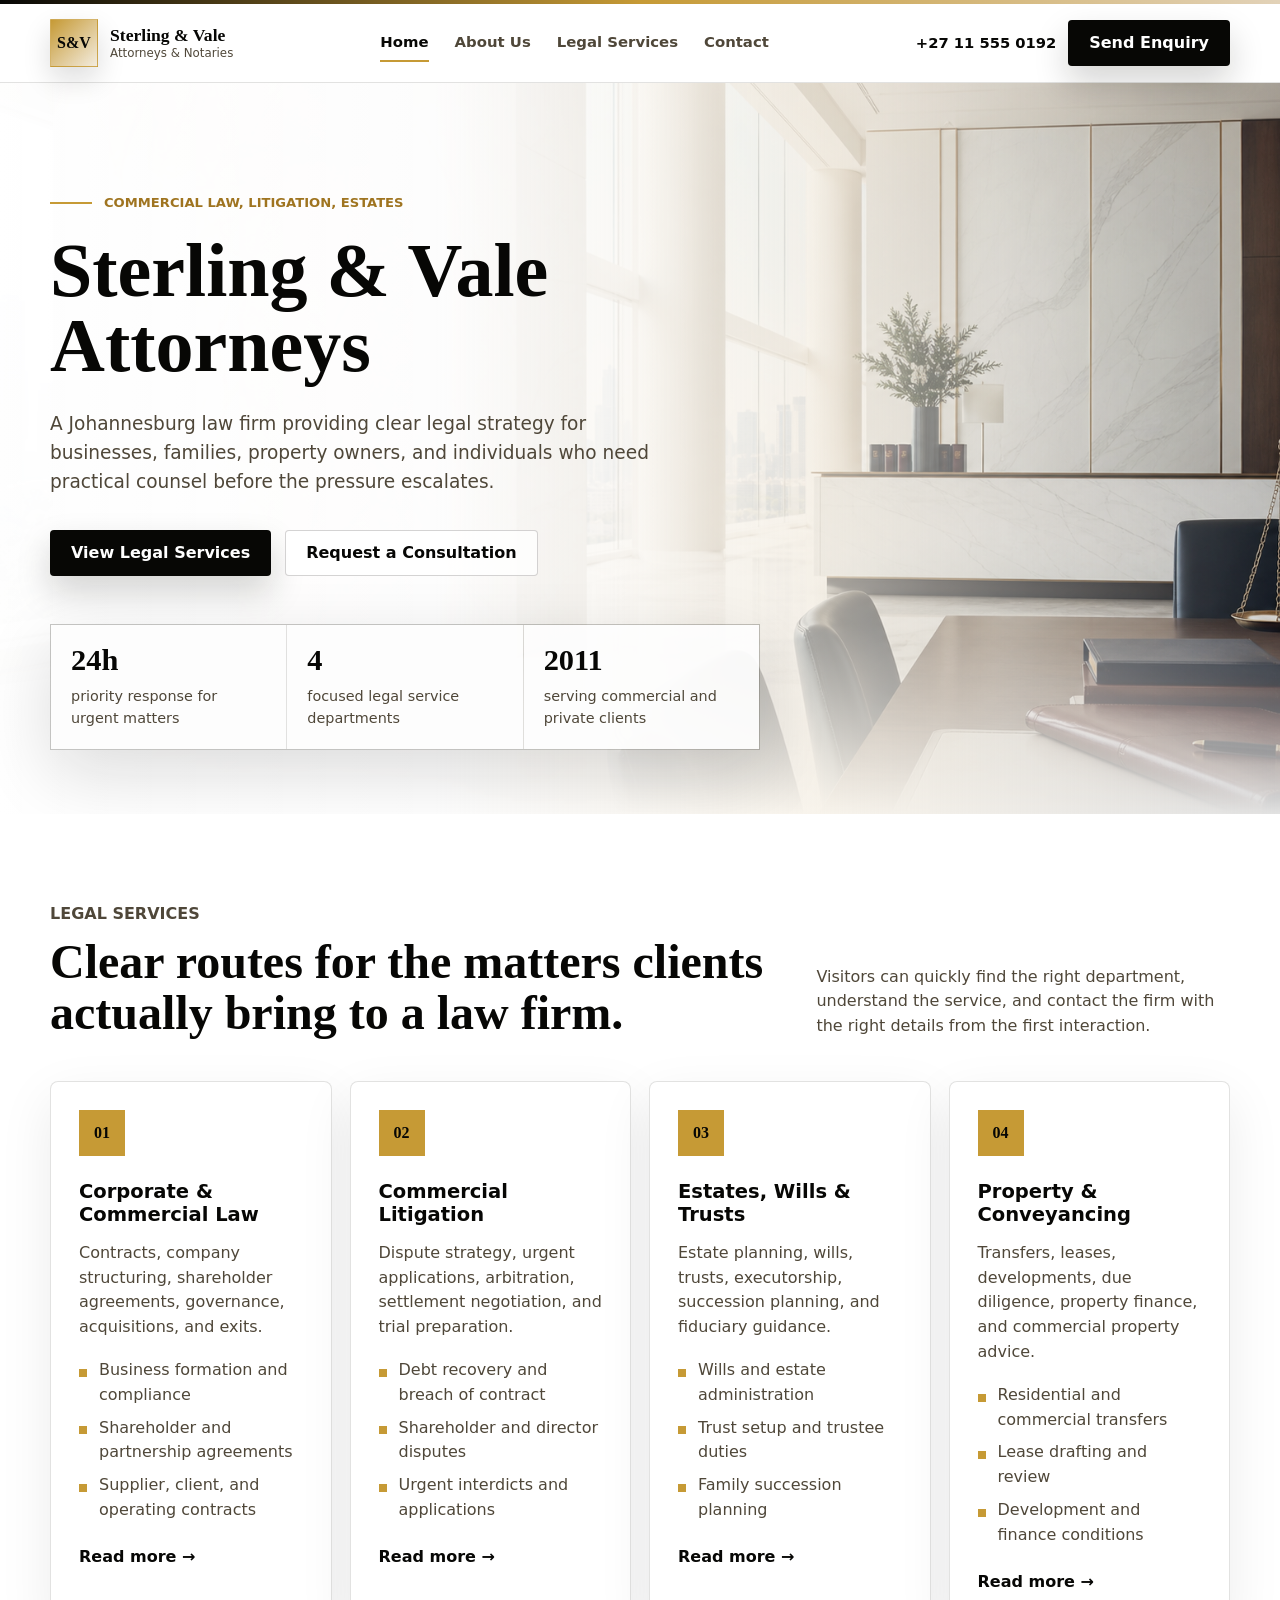
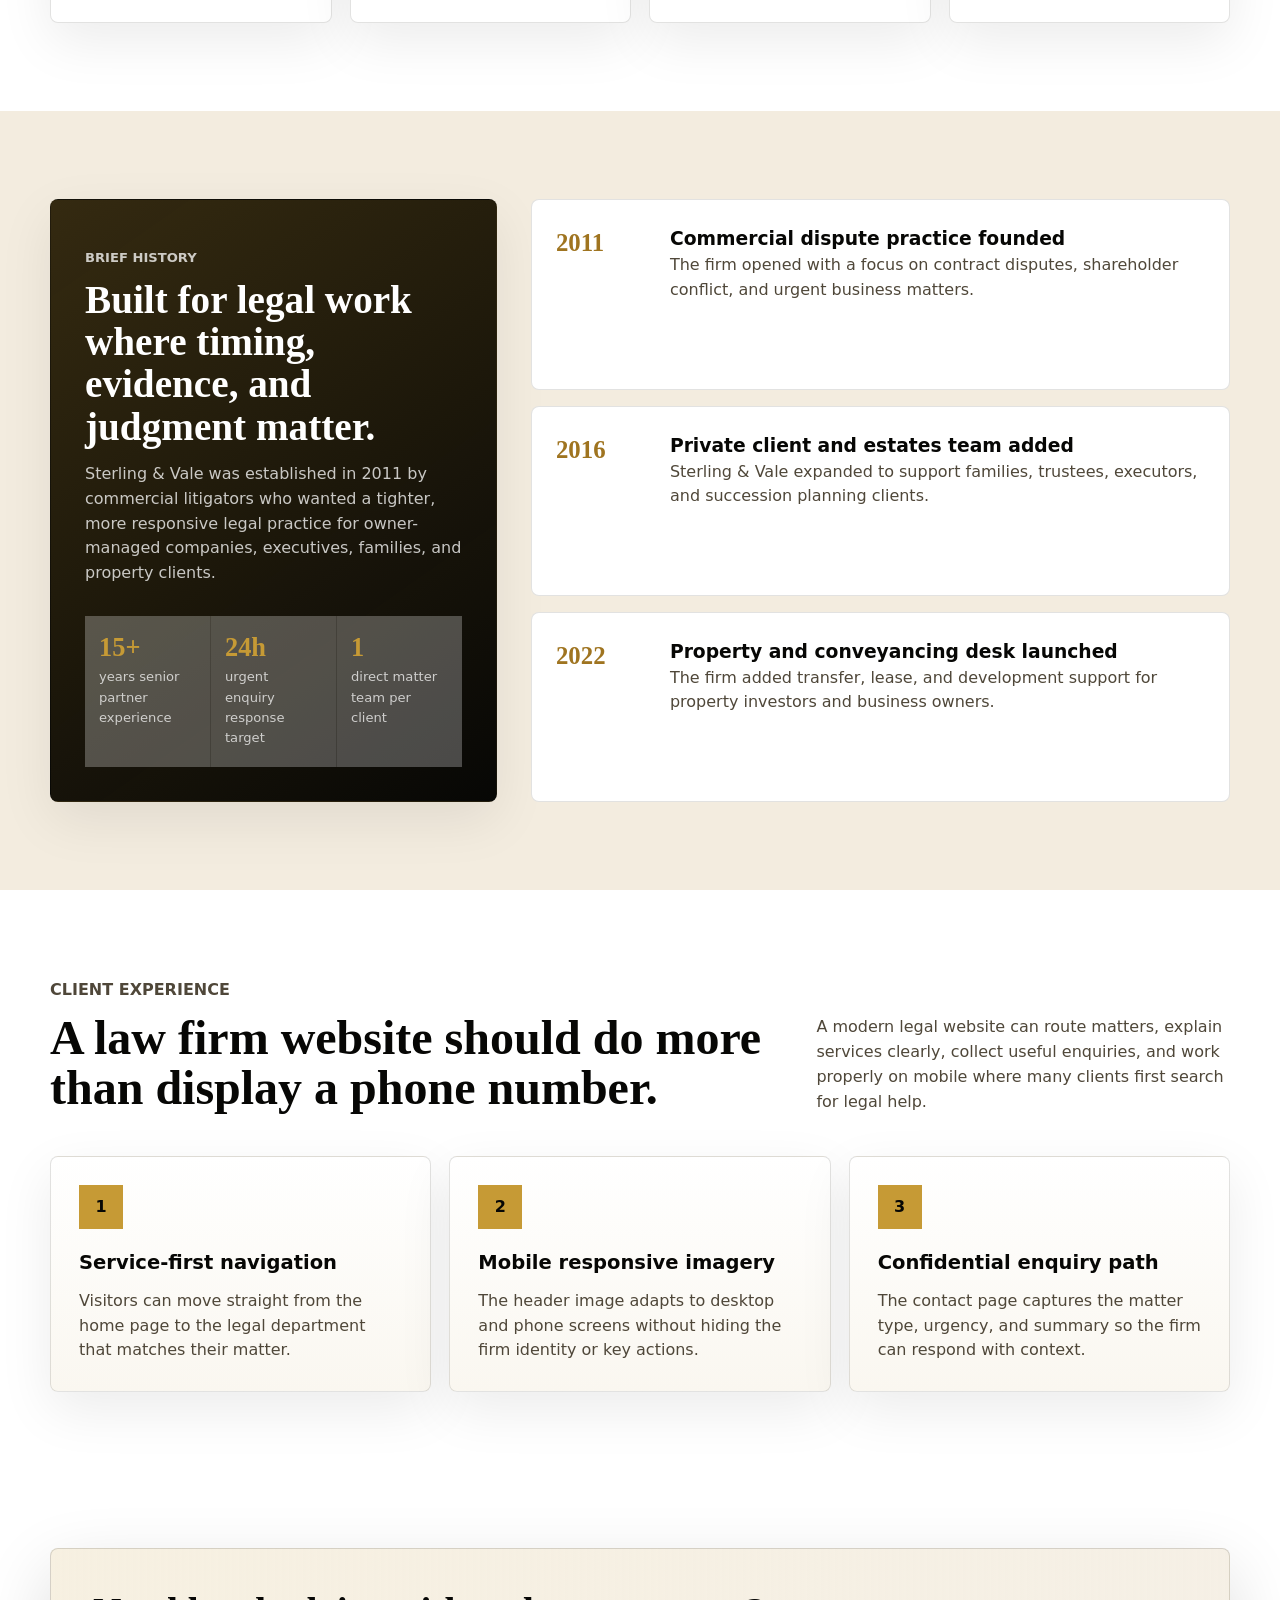
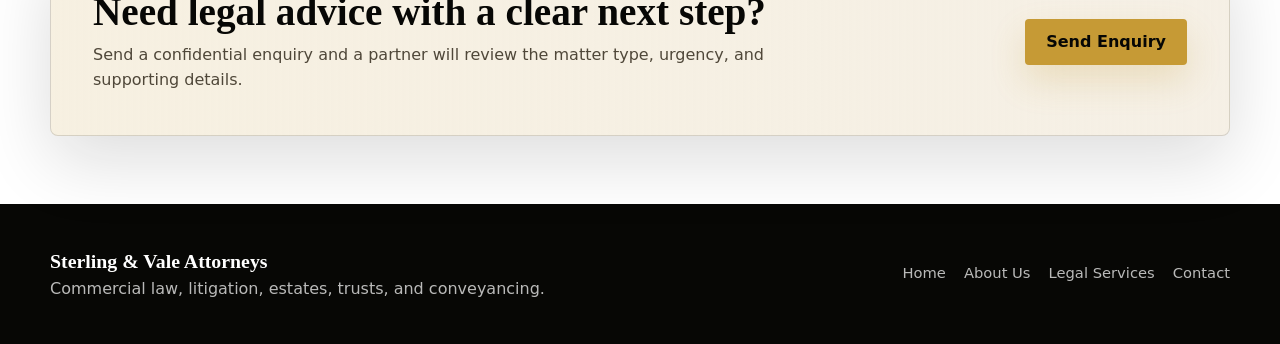
==== commit 22e59844: "Add class 'home-page' to body element" ====
--- a/index.html
+++ b/index.html
@@ -6,7 +6,7 @@
   <title>Sterling &amp; Vale Attorneys | Home</title>
   <link rel="stylesheet" href="assets/styles.css" />
 </head>
-<body>
+<body class="home-page">
   <a class="skip-link" href="#main">Skip to content</a>
 
   <header class="site-header">
--- a/assets/styles.css
+++ b/assets/styles.css
@@ -0,0 +1,1249 @@
+* {
+  box-sizing: border-box;
+  margin: 0;
+  padding: 0;
+}
+
+:root {
+  --black: #070705;
+  --ink: #11100c;
+  --ink-soft: #4f4739;
+  --gold: #c69a35;
+  --gold-dark: #9f7420;
+  --beige: #f3ecdf;
+  --beige-deep: #e2d2b8;
+  --paper: #ffffff;
+  --sand: #faf7f0;
+  --line: #ded3bf;
+  --shadow: 0 24px 70px rgba(17, 16, 12, 0.14);
+  --max: 1180px;
+  --serif: Georgia, "Times New Roman", serif;
+  --sans: Inter, ui-sans-serif, system-ui, -apple-system, BlinkMacSystemFont, "Segoe UI", sans-serif;
+}
+
+html {
+  scroll-behavior: smooth;
+}
+
+body {
+  min-width: 320px;
+  color: var(--ink);
+  background: var(--paper);
+  font-family: var(--sans);
+  line-height: 1.55;
+  -webkit-font-smoothing: antialiased;
+}
+
+@keyframes homeDropIn {
+  from {
+    opacity: 0;
+    transform: translateY(-24px);
+  }
+  to {
+    opacity: 1;
+    transform: translateY(0);
+  }
+}
+
+img {
+  display: block;
+  max-width: 100%;
+}
+
+a {
+  color: inherit;
+  text-decoration: none;
+}
+
+button,
+input,
+textarea,
+select {
+  font: inherit;
+}
+
+.skip-link {
+  position: fixed;
+  top: 12px;
+  left: 12px;
+  z-index: 80;
+  padding: 10px 14px;
+  color: var(--paper);
+  background: var(--black);
+  transform: translateY(-140%);
+}
+
+.skip-link:focus {
+  transform: translateY(0);
+}
+
+.container {
+  width: min(var(--max), calc(100% - 40px));
+  margin: 0 auto;
+}
+
+.site-header {
+  position: sticky;
+  top: 0;
+  z-index: 50;
+  border-bottom: 1px solid rgba(17, 16, 12, 0.12);
+  background: rgba(255, 255, 255, 0.94);
+  backdrop-filter: blur(18px);
+}
+
+.site-header::before {
+  content: "";
+  display: block;
+  height: 4px;
+  background: linear-gradient(90deg, var(--black), var(--gold), var(--beige-deep));
+}
+
+.nav {
+  display: grid;
+  grid-template-columns: auto minmax(0, 1fr) auto;
+  align-items: center;
+  gap: 28px;
+  min-height: 78px;
+  width: min(var(--max), calc(100% - 40px));
+  margin: 0 auto;
+}
+
+.brand {
+  display: inline-flex;
+  align-items: center;
+  gap: 12px;
+  min-width: 0;
+}
+
+.brand-mark {
+  display: grid;
+  place-items: center;
+  width: 48px;
+  height: 48px;
+  color: var(--black);
+  border: 1px solid rgba(198, 154, 53, 0.65);
+  background: linear-gradient(135deg, var(--gold), var(--beige));
+  box-shadow: 0 12px 28px rgba(17, 16, 12, 0.14);
+  font-family: var(--serif);
+  font-weight: 700;
+}
+
+.brand-name {
+  display: block;
+  color: var(--black);
+  font-family: var(--serif);
+  font-size: 1.1rem;
+  font-weight: 700;
+  line-height: 1.1;
+  white-space: nowrap;
+}
+
+.brand-subtitle {
+  display: block;
+  color: var(--ink-soft);
+  font-size: 0.74rem;
+  line-height: 1.2;
+}
+
+.nav-links {
+  display: flex;
+  align-items: center;
+  justify-content: center;
+  gap: 26px;
+  color: var(--ink-soft);
+  font-size: 0.93rem;
+  font-weight: 700;
+}
+
+.nav-links a {
+  position: relative;
+  padding: 8px 0;
+}
+
+.nav-links a::after {
+  content: "";
+  position: absolute;
+  left: 0;
+  bottom: 1px;
+  width: 100%;
+  height: 2px;
+  background: var(--gold);
+  transform: scaleX(0);
+  transform-origin: left;
+  transition: transform 180ms ease;
+}
+
+.nav-links a:hover,
+.nav-links a:focus-visible,
+.nav-links a[aria-current="page"] {
+  color: var(--black);
+}
+
+.nav-links a:hover::after,
+.nav-links a:focus-visible::after,
+.nav-links a[aria-current="page"]::after {
+  transform: scaleX(1);
+}
+
+.nav-actions {
+  display: flex;
+  align-items: center;
+  gap: 12px;
+}
+
+.phone-link {
+  color: var(--black);
+  font-size: 0.92rem;
+  font-weight: 800;
+  white-space: nowrap;
+}
+
+.btn {
+  display: inline-flex;
+  align-items: center;
+  justify-content: center;
+  min-height: 46px;
+  padding: 0 20px;
+  border: 1px solid transparent;
+  border-radius: 4px;
+  font-weight: 900;
+  line-height: 1;
+  cursor: pointer;
+  transition: background 180ms ease, color 180ms ease, border-color 180ms ease, transform 180ms ease, box-shadow 180ms ease;
+}
+
+.btn:hover,
+.btn:focus-visible {
+  transform: translateY(-2px);
+}
+
+.btn-primary {
+  color: var(--paper);
+  background: var(--black);
+  box-shadow: 0 16px 34px rgba(17, 16, 12, 0.18);
+}
+
+.btn-primary:hover,
+.btn-primary:focus-visible {
+  color: var(--black);
+  background: var(--gold);
+  box-shadow: 0 18px 40px rgba(198, 154, 53, 0.28);
+}
+
+.btn-secondary {
+  color: var(--black);
+  background: rgba(255, 255, 255, 0.76);
+  border-color: rgba(17, 16, 12, 0.18);
+}
+
+.btn-secondary:hover,
+.btn-secondary:focus-visible {
+  border-color: var(--gold);
+  background: var(--beige);
+}
+
+.btn-gold {
+  color: var(--black);
+  background: var(--gold);
+  box-shadow: 0 16px 34px rgba(198, 154, 53, 0.22);
+}
+
+.btn-gold:hover,
+.btn-gold:focus-visible {
+  color: var(--paper);
+  background: var(--black);
+}
+
+.btn-enquiry {
+  color: var(--black);
+  background: var(--gold);
+  border-color: var(--gold);
+}
+
+.btn-enquiry:hover,
+.btn-enquiry:focus-visible {
+  color: var(--paper);
+  background: var(--black);
+  border-color: var(--black);
+}
+
+.hero {
+  position: relative;
+  min-height: 78svh;
+  display: grid;
+  align-items: center;
+  padding: 104px 0 64px;
+  overflow: hidden;
+  isolation: isolate;
+  background: var(--beige);
+}
+
+.hero-media {
+  position: absolute;
+  inset: 0;
+  z-index: -2;
+}
+
+.hero-media img {
+  width: 100%;
+  height: 100%;
+  object-fit: cover;
+  object-position: center;
+}
+
+.hero::before {
+  content: "";
+  position: absolute;
+  inset: 0;
+  z-index: -1;
+  background:
+    linear-gradient(90deg, rgba(255, 255, 255, 0.98) 0%, rgba(255, 255, 255, 0.94) 34%, rgba(243, 236, 223, 0.62) 64%, rgba(17, 16, 12, 0.12) 100%),
+    linear-gradient(180deg, rgba(255, 255, 255, 0) 74%, var(--paper) 100%);
+}
+
+.hero-copy {
+  max-width: 710px;
+}
+
+.eyebrow {
+  display: inline-flex;
+  align-items: center;
+  gap: 12px;
+  margin-bottom: 20px;
+  color: var(--gold-dark);
+  font-size: 0.82rem;
+  font-weight: 900;
+  text-transform: uppercase;
+}
+
+.eyebrow::before {
+  content: "";
+  width: 42px;
+  height: 2px;
+  background: var(--gold);
+}
+
+h1,
+h2,
+h3 {
+  color: var(--black);
+}
+
+h1,
+h2 {
+  font-family: var(--serif);
+  font-weight: 700;
+}
+
+.hero h1 {
+  margin: 0;
+  max-width: 680px;
+  font-size: 4.75rem;
+  line-height: 0.98;
+}
+
+.hero-lede {
+  max-width: 625px;
+  margin-top: 28px;
+  color: var(--ink-soft);
+  font-size: 1.16rem;
+}
+
+.hero-actions {
+  display: flex;
+  flex-wrap: wrap;
+  gap: 14px;
+  margin-top: 34px;
+}
+
+.hero-panel {
+  display: grid;
+  grid-template-columns: repeat(3, minmax(0, 1fr));
+  gap: 1px;
+  width: min(760px, 100%);
+  margin-top: 48px;
+  border: 1px solid rgba(17, 16, 12, 0.14);
+  background: rgba(17, 16, 12, 0.12);
+  box-shadow: var(--shadow);
+}
+
+.hero-stat {
+  min-height: 112px;
+  padding: 20px;
+  background: rgba(255, 255, 255, 0.92);
+}
+
+.hero-stat strong {
+  display: block;
+  color: var(--black);
+  font-family: var(--serif);
+  font-size: 1.9rem;
+  line-height: 1;
+}
+
+.hero-stat span {
+  display: block;
+  margin-top: 9px;
+  color: var(--ink-soft);
+  font-size: 0.9rem;
+}
+
+.page-hero {
+  min-height: 48svh;
+  padding: 94px 0 64px;
+}
+
+.page-hero .hero-copy {
+  max-width: 820px;
+}
+
+.page-hero h1 {
+  max-width: 780px;
+}
+
+.section {
+  padding: 88px 0;
+}
+
+.section-tight {
+  padding: 68px 0;
+}
+
+.section-beige {
+  background: var(--beige);
+}
+
+.section-sand {
+  background: var(--sand);
+}
+
+.section-black {
+  color: var(--paper);
+  background:
+    linear-gradient(135deg, rgba(198, 154, 53, 0.16), rgba(255, 255, 255, 0)),
+    var(--black);
+}
+
+.section-black h2,
+.section-black h3,
+.section-black .section-label {
+  color: var(--paper);
+}
+
+.section-black p {
+  color: rgba(255, 255, 255, 0.74);
+}
+
+.section-head {
+  display: grid;
+  grid-template-columns: minmax(0, 0.95fr) minmax(280px, 0.55fr);
+  gap: 52px;
+  align-items: end;
+  margin-bottom: 42px;
+}
+
+.section-label {
+  margin-bottom: 10px;
+  color: var(--gold-dark);
+  font-size: 0.82rem;
+  font-weight: 900;
+  text-transform: uppercase;
+}
+
+.section h2 {
+  font-size: 3rem;
+  line-height: 1.06;
+}
+
+.section-head p,
+.section-lede {
+  color: var(--ink-soft);
+  font-size: 1rem;
+}
+
+.grid-2 {
+  display: grid;
+  grid-template-columns: repeat(2, minmax(0, 1fr));
+  gap: 24px;
+}
+
+.grid-3 {
+  display: grid;
+  grid-template-columns: repeat(3, minmax(0, 1fr));
+  gap: 18px;
+}
+
+.grid-4 {
+  display: grid;
+  grid-template-columns: repeat(4, minmax(0, 1fr));
+  gap: 18px;
+}
+
+.service-card,
+.value-card,
+.feature-card,
+.contact-card,
+.history-card {
+  border: 1px solid rgba(17, 16, 12, 0.12);
+  border-radius: 8px;
+  background: var(--paper);
+  box-shadow: 0 18px 54px rgba(17, 16, 12, 0.08);
+}
+
+.service-card {
+  min-height: 310px;
+  padding: 28px;
+  transition: transform 180ms ease, border-color 180ms ease, box-shadow 180ms ease;
+}
+
+.service-card:hover {
+  transform: translateY(-6px);
+  border-color: rgba(198, 154, 53, 0.6);
+  box-shadow: 0 28px 74px rgba(17, 16, 12, 0.13);
+}
+
+.service-number {
+  display: grid;
+  place-items: center;
+  width: 46px;
+  height: 46px;
+  margin-bottom: 24px;
+  color: var(--black);
+  background: var(--gold);
+  font-family: var(--serif);
+  font-weight: 700;
+}
+
+.service-card h3,
+.value-card h3,
+.feature-card h3,
+.contact-card h3,
+.history-card h3 {
+  font-size: 1.22rem;
+  line-height: 1.2;
+}
+
+.service-card p,
+.value-card p,
+.feature-card p,
+.contact-card p,
+.history-card p {
+  margin-top: 14px;
+  color: var(--ink-soft);
+}
+
+.service-list {
+  display: grid;
+  gap: 8px;
+  margin-top: 18px;
+  color: var(--ink-soft);
+  list-style: none;
+}
+
+.service-list li {
+  position: relative;
+  padding-left: 20px;
+}
+
+.service-list li::before {
+  content: "";
+  position: absolute;
+  top: 0.68em;
+  left: 0;
+  width: 8px;
+  height: 8px;
+  background: var(--gold);
+}
+
+.text-link {
+  display: inline-flex;
+  align-items: center;
+  margin-top: 22px;
+  color: var(--black);
+  font-weight: 900;
+}
+
+.text-link:hover,
+.text-link:focus-visible {
+  color: var(--gold-dark);
+}
+
+.history-band {
+  display: grid;
+  grid-template-columns: 0.78fr 1.22fr;
+  gap: 34px;
+  align-items: stretch;
+}
+
+.history-card {
+  padding: 34px;
+}
+
+.history-card.featured {
+  color: var(--paper);
+  background:
+    linear-gradient(145deg, rgba(198, 154, 53, 0.24), rgba(255, 255, 255, 0)),
+    var(--black);
+}
+
+.history-card.featured h2,
+.history-card.featured h3 {
+  color: var(--paper);
+}
+
+.history-card.featured p {
+  color: rgba(255, 255, 255, 0.76);
+}
+
+.history-card h2 {
+  font-size: 2.45rem;
+  line-height: 1.08;
+}
+
+.mini-metrics {
+  display: grid;
+  grid-template-columns: repeat(3, minmax(0, 1fr));
+  gap: 1px;
+  margin-top: 30px;
+  background: rgba(255, 255, 255, 0.2);
+}
+
+.mini-metric {
+  padding: 18px 14px;
+  background: rgba(255, 255, 255, 0.08);
+}
+
+.mini-metric strong {
+  display: block;
+  color: var(--gold);
+  font-family: var(--serif);
+  font-size: 1.65rem;
+  line-height: 1;
+}
+
+.mini-metric span {
+  display: block;
+  margin-top: 7px;
+  color: rgba(255, 255, 255, 0.72);
+  font-size: 0.82rem;
+}
+
+.history-list {
+  display: grid;
+  gap: 16px;
+}
+
+.history-row {
+  display: grid;
+  grid-template-columns: 96px minmax(0, 1fr);
+  gap: 18px;
+  padding: 24px;
+  border: 1px solid rgba(17, 16, 12, 0.12);
+  border-radius: 8px;
+  background: var(--paper);
+}
+
+.history-year {
+  color: var(--gold-dark);
+  font-family: var(--serif);
+  font-size: 1.55rem;
+  font-weight: 700;
+}
+
+.history-row p {
+  color: var(--ink-soft);
+}
+
+.section-black .history-row {
+  border-color: rgba(255, 255, 255, 0.14);
+  background: rgba(255, 255, 255, 0.08);
+}
+
+.section-black .history-row h3 {
+  color: var(--paper);
+}
+
+.section-black .history-row p {
+  color: rgba(255, 255, 255, 0.72);
+}
+
+.feature-card {
+  min-height: 220px;
+  padding: 28px;
+  background: linear-gradient(180deg, var(--paper), var(--sand));
+}
+
+.lawyer-card {
+  min-height: 300px;
+  padding: 28px;
+  border: 1px solid rgba(17, 16, 12, 0.12);
+  border-radius: 8px;
+  background: var(--paper);
+  box-shadow: 0 18px 54px rgba(17, 16, 12, 0.08);
+  transition: transform 200ms ease, border-color 200ms ease, box-shadow 200ms ease;
+}
+
+.lawyer-card:hover {
+  transform: translateY(-8px);
+  border-color: rgba(198, 154, 53, 0.7);
+  box-shadow: 0 28px 78px rgba(17, 16, 12, 0.14);
+}
+
+.profile-icon {
+  position: relative;
+  width: 86px;
+  height: 86px;
+  margin-bottom: 26px;
+  border: 1px solid rgba(198, 154, 53, 0.55);
+  border-radius: 50%;
+  background:
+    linear-gradient(145deg, rgba(198, 154, 53, 0.28), rgba(243, 236, 223, 0.95)),
+    var(--beige);
+}
+
+.profile-icon::before,
+.profile-icon::after {
+  content: "";
+  position: absolute;
+  left: 50%;
+  transform: translateX(-50%);
+  background: var(--black);
+}
+
+.profile-icon::before {
+  top: 20px;
+  width: 24px;
+  height: 24px;
+  border-radius: 50%;
+}
+
+.profile-icon::after {
+  bottom: 18px;
+  width: 48px;
+  height: 25px;
+  border-radius: 40px 40px 18px 18px;
+}
+
+.lawyer-card h3 {
+  font-size: 1.22rem;
+}
+
+.lawyer-role {
+  margin-top: 8px;
+  color: var(--gold-dark);
+  font-weight: 900;
+}
+
+.lawyer-card p:not(.lawyer-role) {
+  margin-top: 14px;
+  color: var(--ink-soft);
+}
+
+.feature-icon {
+  display: grid;
+  place-items: center;
+  width: 44px;
+  height: 44px;
+  margin-bottom: 22px;
+  color: var(--black);
+  background: var(--gold);
+  font-weight: 900;
+}
+
+.image-panel {
+  position: relative;
+  min-height: 420px;
+  overflow: hidden;
+  border: 1px solid rgba(17, 16, 12, 0.12);
+  border-radius: 8px;
+  box-shadow: var(--shadow);
+}
+
+.image-panel img {
+  width: 100%;
+  height: 100%;
+  min-height: 420px;
+  object-fit: cover;
+  object-position: center;
+}
+
+.image-panel::after {
+  content: "";
+  position: absolute;
+  inset: 0;
+  background: linear-gradient(180deg, rgba(17, 16, 12, 0), rgba(17, 16, 12, 0.28));
+}
+
+.split {
+  display: grid;
+  grid-template-columns: 0.92fr 1.08fr;
+  gap: 46px;
+  align-items: center;
+}
+
+.split-copy h1,
+.split-copy h2 {
+  font-size: 2.8rem;
+  line-height: 1.08;
+}
+
+.split-copy p {
+  margin-top: 18px;
+  color: var(--ink-soft);
+}
+
+.cta-band {
+  display: grid;
+  grid-template-columns: minmax(0, 1fr) auto;
+  gap: 28px;
+  align-items: center;
+  padding: 42px;
+  border: 1px solid rgba(17, 16, 12, 0.14);
+  border-radius: 8px;
+  background:
+    linear-gradient(90deg, rgba(198, 154, 53, 0.15), rgba(243, 236, 223, 0.8)),
+    var(--paper);
+  box-shadow: var(--shadow);
+}
+
+.cta-band h2 {
+  font-size: 2.45rem;
+  line-height: 1.08;
+}
+
+.cta-band p {
+  max-width: 690px;
+  margin-top: 10px;
+  color: var(--ink-soft);
+}
+
+.contact-layout {
+  display: grid;
+  grid-template-columns: 0.82fr 1.18fr;
+  gap: 28px;
+  align-items: start;
+}
+
+.contact-card {
+  padding: 30px;
+}
+
+.contact-stack {
+  display: grid;
+  gap: 16px;
+}
+
+.contact-method {
+  padding: 22px;
+  border: 1px solid rgba(17, 16, 12, 0.12);
+  border-radius: 8px;
+  background: var(--sand);
+}
+
+.contact-method strong {
+  display: block;
+  color: var(--black);
+}
+
+.contact-method a {
+  color: var(--gold-dark);
+  font-weight: 900;
+}
+
+.contact-method a:hover,
+.contact-method a:focus-visible {
+  color: var(--black);
+}
+
+.form-grid {
+  display: grid;
+  grid-template-columns: repeat(2, minmax(0, 1fr));
+  gap: 16px;
+}
+
+.field {
+  display: grid;
+  gap: 7px;
+}
+
+.field.full {
+  grid-column: 1 / -1;
+}
+
+label {
+  color: var(--black);
+  font-size: 0.84rem;
+  font-weight: 900;
+}
+
+input,
+select,
+textarea {
+  width: 100%;
+  border: 1px solid rgba(17, 16, 12, 0.18);
+  border-radius: 4px;
+  color: var(--ink);
+  background: var(--paper);
+  padding: 13px 14px;
+  outline: none;
+  transition: border-color 180ms ease, box-shadow 180ms ease;
+}
+
+textarea {
+  min-height: 132px;
+  resize: vertical;
+}
+
+input:focus,
+select:focus,
+textarea:focus {
+  border-color: var(--gold);
+  box-shadow: 0 0 0 4px rgba(198, 154, 53, 0.15);
+}
+
+.form-actions {
+  display: flex;
+  flex-wrap: wrap;
+  align-items: center;
+  gap: 14px;
+  margin-top: 18px;
+}
+
+.form-note {
+  color: var(--ink-soft);
+  font-size: 0.88rem;
+}
+
+.home-page .site-header,
+.home-page .hero .eyebrow,
+.home-page .hero h1,
+.home-page .hero-lede,
+.home-page .hero-actions,
+.home-page .hero-panel,
+.home-page .section-head,
+.home-page .service-card,
+.home-page .history-card,
+.home-page .history-row,
+.home-page .feature-card,
+.home-page .cta-band,
+.home-page .footer-inner {
+  opacity: 0;
+  animation: homeDropIn 830ms cubic-bezier(0.2, 0.8, 0.2, 1) forwards;
+}
+
+.home-page .site-header {
+  animation-delay: 0ms;
+}
+
+.home-page .hero .eyebrow {
+  animation-delay: 140ms;
+}
+
+.home-page .hero h1 {
+  animation-delay: 260ms;
+}
+
+.home-page .hero-lede {
+  animation-delay: 380ms;
+}
+
+.home-page .hero-actions {
+  animation-delay: 500ms;
+}
+
+.home-page .hero-panel {
+  animation-delay: 640ms;
+}
+
+.home-page .section-head {
+  animation-delay: 760ms;
+}
+
+.home-page .service-card:nth-child(1),
+.home-page .history-card,
+.home-page .feature-card:nth-child(1) {
+  animation-delay: 880ms;
+}
+
+.home-page .service-card:nth-child(2),
+.home-page .history-row:nth-child(1),
+.home-page .feature-card:nth-child(2) {
+  animation-delay: 1000ms;
+}
+
+.home-page .service-card:nth-child(3),
+.home-page .history-row:nth-child(2),
+.home-page .feature-card:nth-child(3) {
+  animation-delay: 1120ms;
+}
+
+.home-page .service-card:nth-child(4),
+.home-page .history-row:nth-child(3),
+.home-page .cta-band {
+  animation-delay: 1240ms;
+}
+
+.home-page .footer-inner {
+  animation-delay: 1360ms;
+}
+
+.about-page .image-panel,
+.about-page .feature-card,
+.about-page .history-row {
+  transition: transform 200ms ease, border-color 200ms ease, box-shadow 200ms ease;
+}
+
+.about-page .image-panel:hover,
+.about-page .feature-card:hover,
+.about-page .history-row:hover {
+  transform: translateY(-6px);
+  border-color: rgba(198, 154, 53, 0.65);
+  box-shadow: 0 28px 78px rgba(17, 16, 12, 0.13);
+}
+
+.about-story-lead {
+  padding-top: 76px;
+}
+
+@media (prefers-reduced-motion: reduce) {
+  .home-page .site-header,
+  .home-page .hero .eyebrow,
+  .home-page .hero h1,
+  .home-page .hero-lede,
+  .home-page .hero-actions,
+  .home-page .hero-panel,
+  .home-page .section-head,
+  .home-page .service-card,
+  .home-page .history-card,
+  .home-page .history-row,
+  .home-page .feature-card,
+  .home-page .cta-band,
+  .home-page .footer-inner {
+    opacity: 1;
+    animation: none;
+    transform: none;
+  }
+
+  .about-page .image-panel,
+  .about-page .feature-card,
+  .about-page .history-row,
+  .lawyer-card {
+    transition: none;
+  }
+}
+
+.site-footer {
+  padding: 42px 0;
+  color: rgba(255, 255, 255, 0.72);
+  background: var(--black);
+}
+
+.footer-inner {
+  display: grid;
+  grid-template-columns: 1fr auto;
+  gap: 24px;
+  align-items: center;
+}
+
+.footer-inner strong {
+  display: block;
+  color: var(--paper);
+  font-family: var(--serif);
+  font-size: 1.24rem;
+}
+
+.footer-links {
+  display: flex;
+  flex-wrap: wrap;
+  gap: 18px;
+  font-size: 0.92rem;
+}
+
+.footer-links a:hover,
+.footer-links a:focus-visible {
+  color: var(--gold);
+}
+
+@media (max-width: 1060px) {
+  .nav {
+    grid-template-columns: 1fr auto;
+    gap: 16px;
+    padding: 14px 0;
+  }
+
+  .nav-links {
+    grid-column: 1 / -1;
+    order: 3;
+    justify-content: flex-start;
+    overflow-x: auto;
+    padding-bottom: 4px;
+  }
+
+  .hero h1 {
+    font-size: 3.7rem;
+  }
+
+  .section h2,
+  .split-copy h1,
+  .split-copy h2 {
+    font-size: 2.35rem;
+  }
+
+  .grid-4 {
+    grid-template-columns: repeat(2, minmax(0, 1fr));
+  }
+
+  .history-band,
+  .split,
+  .contact-layout {
+    grid-template-columns: 1fr;
+  }
+}
+
+@media (max-width: 720px) {
+  .container,
+  .nav {
+    width: calc(100% - 28px);
+  }
+
+  .nav {
+    min-height: auto;
+  }
+
+  .brand-subtitle,
+  .phone-link {
+    display: none;
+  }
+
+  .brand-mark {
+    width: 42px;
+    height: 42px;
+  }
+
+  .brand-name {
+    font-size: 1rem;
+  }
+
+  .nav-links {
+    gap: 18px;
+    font-size: 0.86rem;
+  }
+
+  .btn {
+    min-height: 42px;
+    padding: 0 14px;
+    font-size: 0.9rem;
+  }
+
+  .hero {
+    min-height: 76svh;
+    padding: 76px 0 34px;
+  }
+
+  .hero-media img {
+    object-position: 66% center;
+  }
+
+  .hero::before {
+    background:
+      linear-gradient(180deg, rgba(255, 255, 255, 0.99) 0%, rgba(255, 255, 255, 0.92) 52%, rgba(243, 236, 223, 0.6) 100%),
+      linear-gradient(180deg, rgba(255, 255, 255, 0) 78%, var(--paper) 100%);
+  }
+
+  .hero h1 {
+    font-size: 2.5rem;
+  }
+
+  .hero-lede {
+    margin-top: 18px;
+    font-size: 1rem;
+  }
+
+  .hero-actions {
+    margin-top: 24px;
+  }
+
+  .hero-panel {
+    grid-template-columns: repeat(3, minmax(0, 1fr));
+    margin-top: 26px;
+  }
+
+  .hero-stat {
+    min-height: 92px;
+    padding: 13px 9px;
+  }
+
+  .hero-stat strong {
+    font-size: 1.45rem;
+  }
+
+  .hero-stat span {
+    font-size: 0.72rem;
+    line-height: 1.25;
+  }
+
+  .page-hero {
+    min-height: 44svh;
+  }
+
+  .section,
+  .section-tight {
+    padding: 62px 0;
+  }
+
+  .section-head,
+  .grid-2,
+  .grid-3,
+  .grid-4,
+  .cta-band,
+  .footer-inner,
+  .form-grid {
+    grid-template-columns: 1fr;
+  }
+
+  .section-head {
+    gap: 18px;
+    margin-bottom: 30px;
+  }
+
+  .section h2,
+  .split-copy h1,
+  .split-copy h2,
+  .history-card h2,
+  .cta-band h2 {
+    font-size: 2rem;
+  }
+
+  .service-card,
+  .feature-card,
+  .contact-card,
+  .history-card,
+  .cta-band {
+    padding: 24px;
+  }
+
+  .history-row {
+    grid-template-columns: 1fr;
+    gap: 8px;
+  }
+
+  .mini-metrics {
+    grid-template-columns: 1fr;
+  }
+
+  .image-panel,
+  .image-panel img {
+    min-height: 300px;
+  }
+}
+
+@media (max-width: 390px) {
+  .brand-name {
+    max-width: 124px;
+    white-space: normal;
+  }
+
+  .hero h1 {
+    font-size: 2.28rem;
+  }
+}
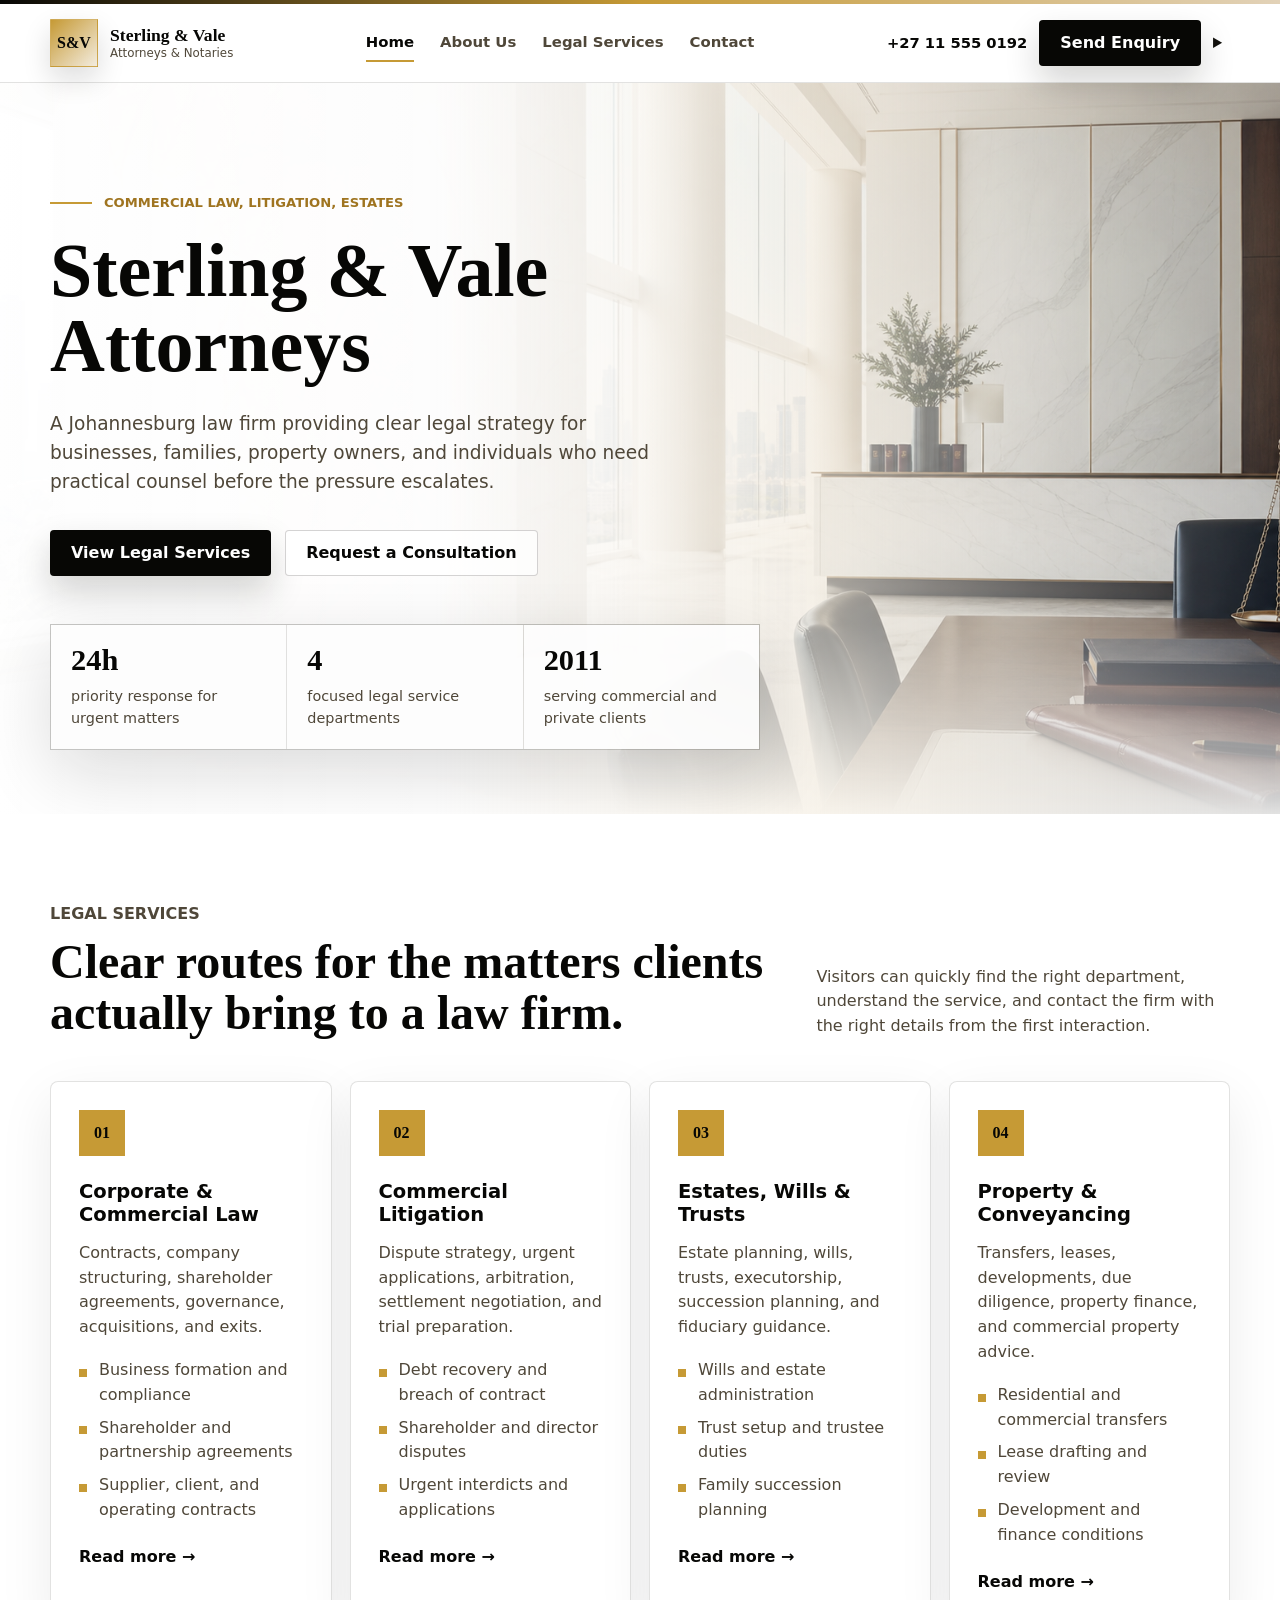
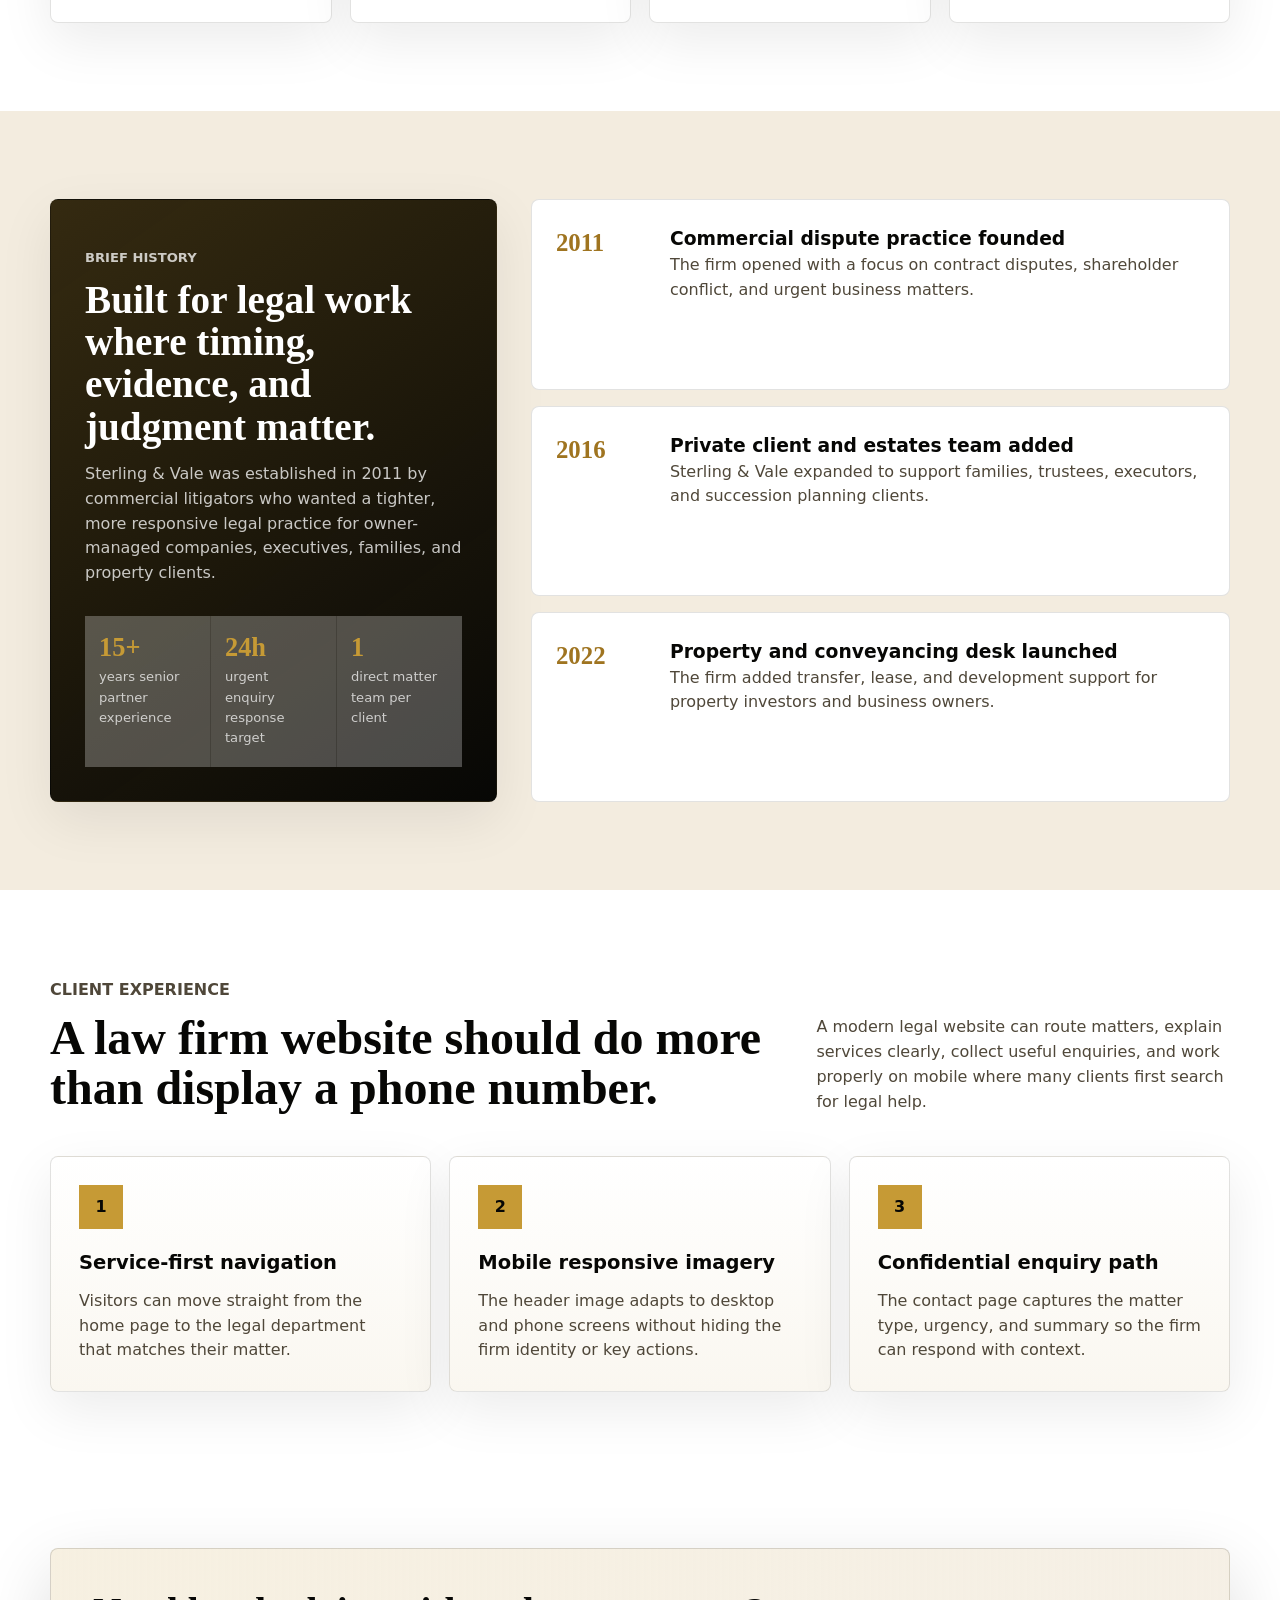
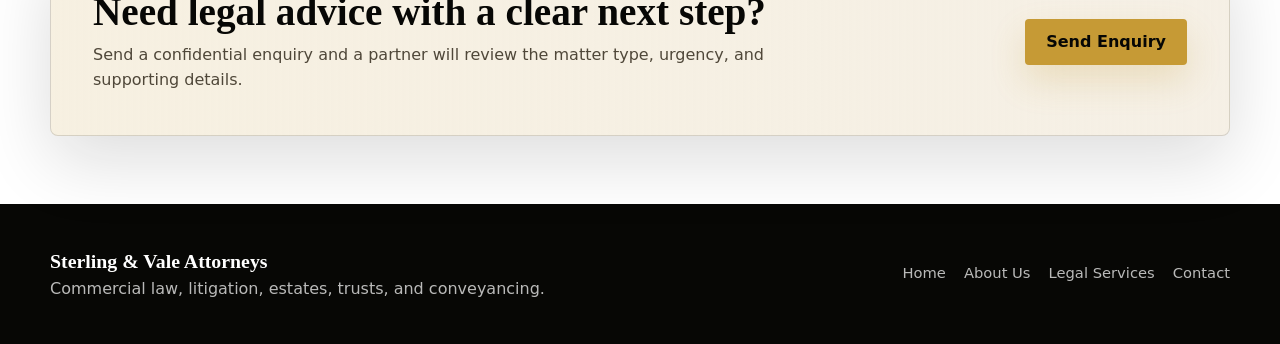
==== commit f8abb453: "Implement mobile menu and reveal on scroll Add mobile navigation menu and reveal animation script" ====
--- a/index.html
+++ b/index.html
@@ -27,6 +27,19 @@
       <div class="nav-actions">
         <a class="phone-link" href="tel:+27115550192">+27 11 555 0192</a>
         <a class="btn btn-primary" href="contact.html">Send Enquiry</a>
+        <details class="mobile-menu">
+          <summary aria-label="Open navigation menu">
+            <span></span>
+            <span></span>
+            <span></span>
+          </summary>
+          <div class="mobile-menu-panel">
+            <a href="index.html" aria-current="page">Home</a>
+            <a href="about.html">About Us</a>
+            <a href="legal-services.html">Legal Services</a>
+            <a href="contact.html">Contact</a>
+          </div>
+        </details>
       </div>
     </nav>
   </header>
@@ -242,5 +255,42 @@
       </div>
     </div>
   </footer>
+  <script>
+    (() => {
+      const revealTargets = document.querySelectorAll([
+        ".site-header",
+        ".hero .eyebrow",
+        ".hero h1",
+        ".hero-lede",
+        ".hero-actions",
+        ".hero-panel",
+        ".section-head",
+        ".service-card",
+        ".history-card",
+        ".history-row",
+        ".feature-card",
+        ".cta-band",
+        ".footer-inner"
+      ].join(","));
+
+      if (!("IntersectionObserver" in window)) {
+        revealTargets.forEach((target) => target.classList.add("is-revealed"));
+        return;
+      }
+
+      const observer = new IntersectionObserver((entries) => {
+        entries
+          .filter((entry) => entry.isIntersecting)
+          .sort((a, b) => a.boundingClientRect.top - b.boundingClientRect.top)
+          .forEach((entry, index) => {
+            entry.target.style.setProperty("--reveal-delay", `${index * 80}ms`);
+            entry.target.classList.add("is-revealed");
+            observer.unobserve(entry.target);
+          });
+      }, { rootMargin: "0px 0px -8% 0px", threshold: 0.12 });
+
+      revealTargets.forEach((target) => observer.observe(target));
+    })();
+  </script>
 </body>
 </html>
